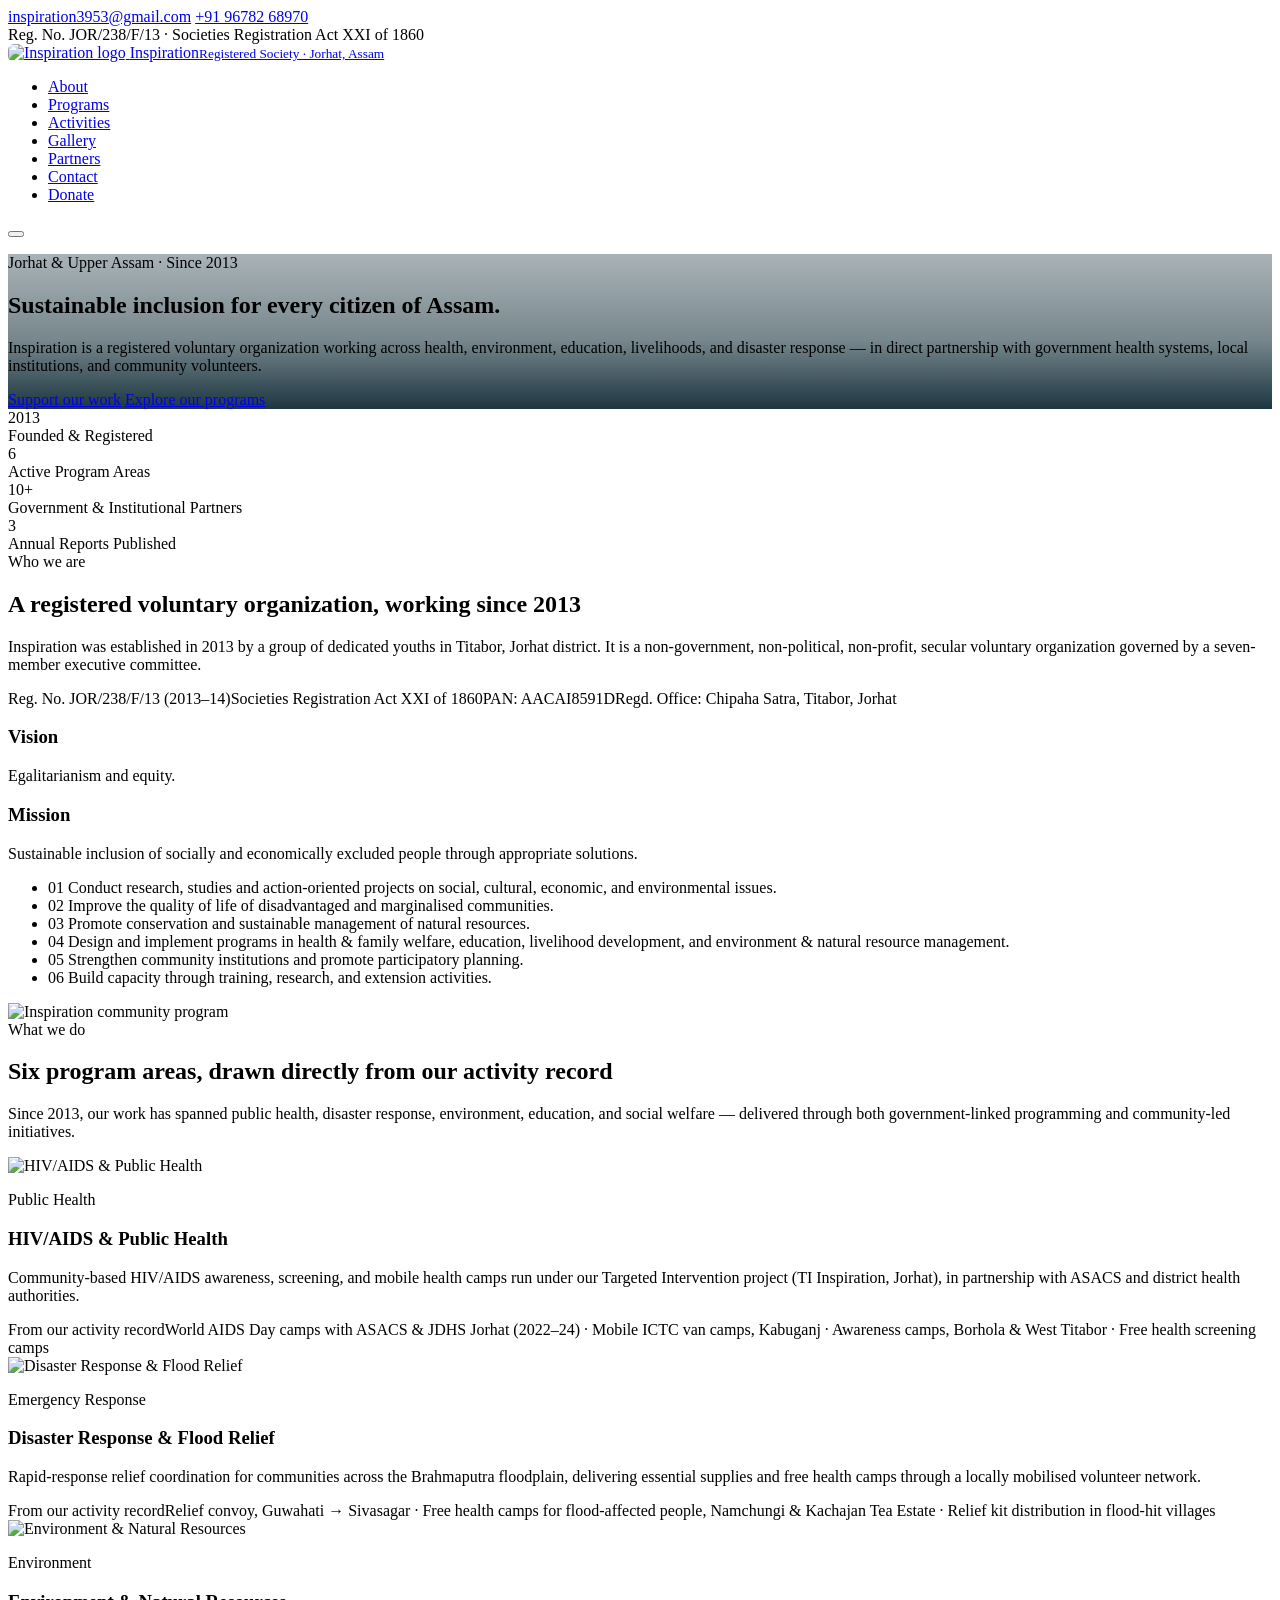
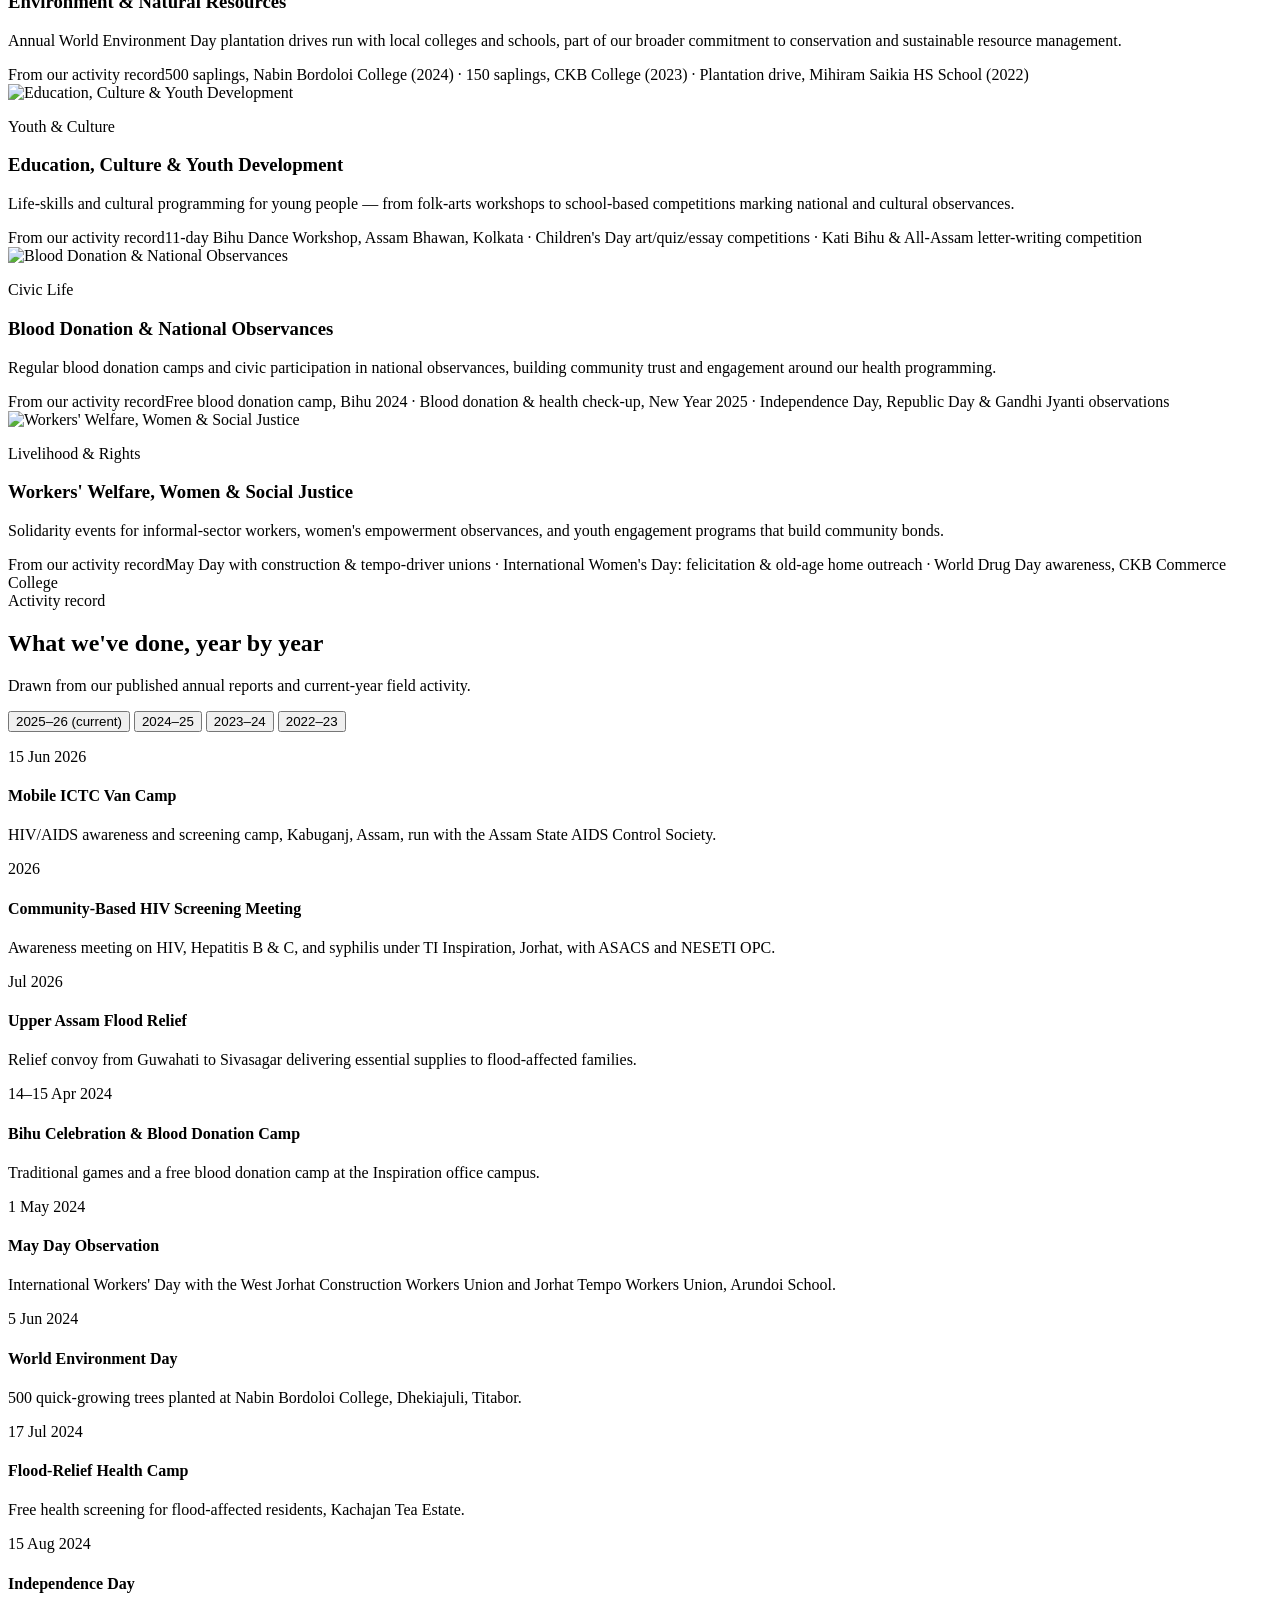
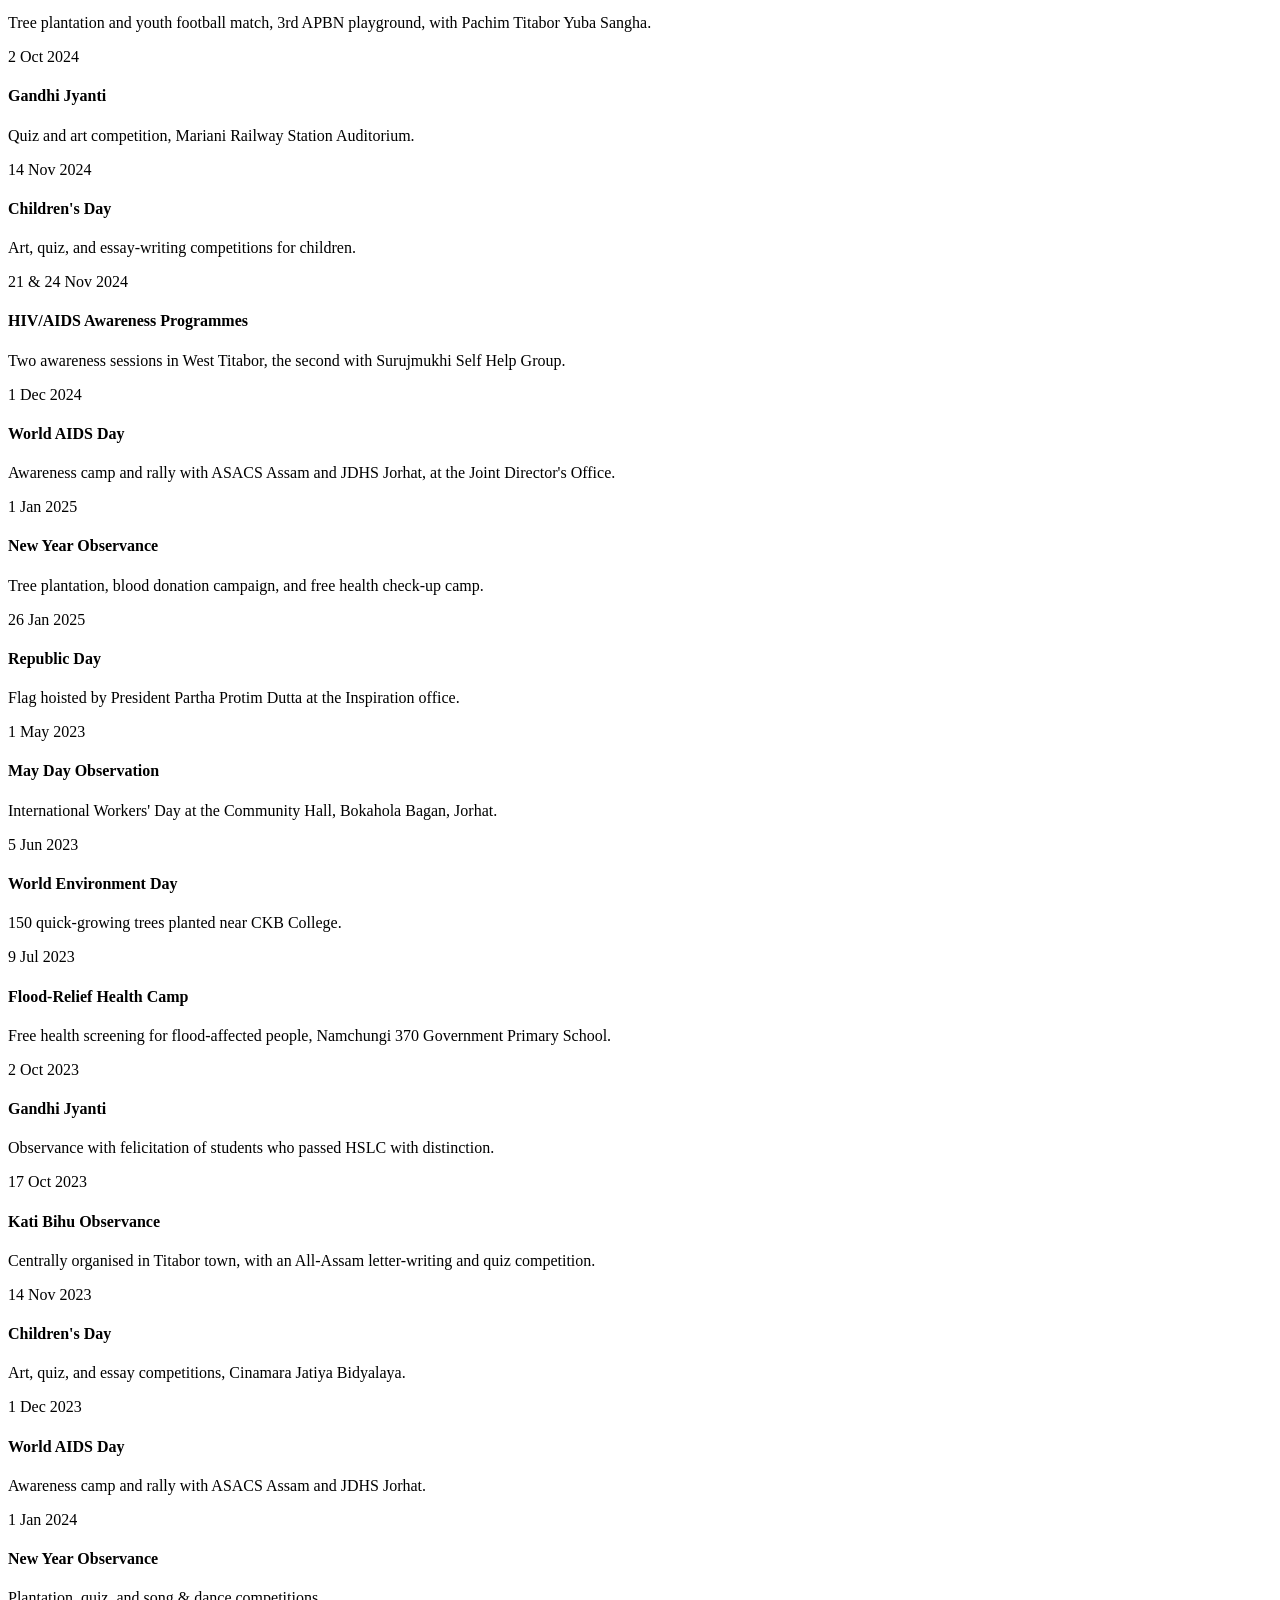
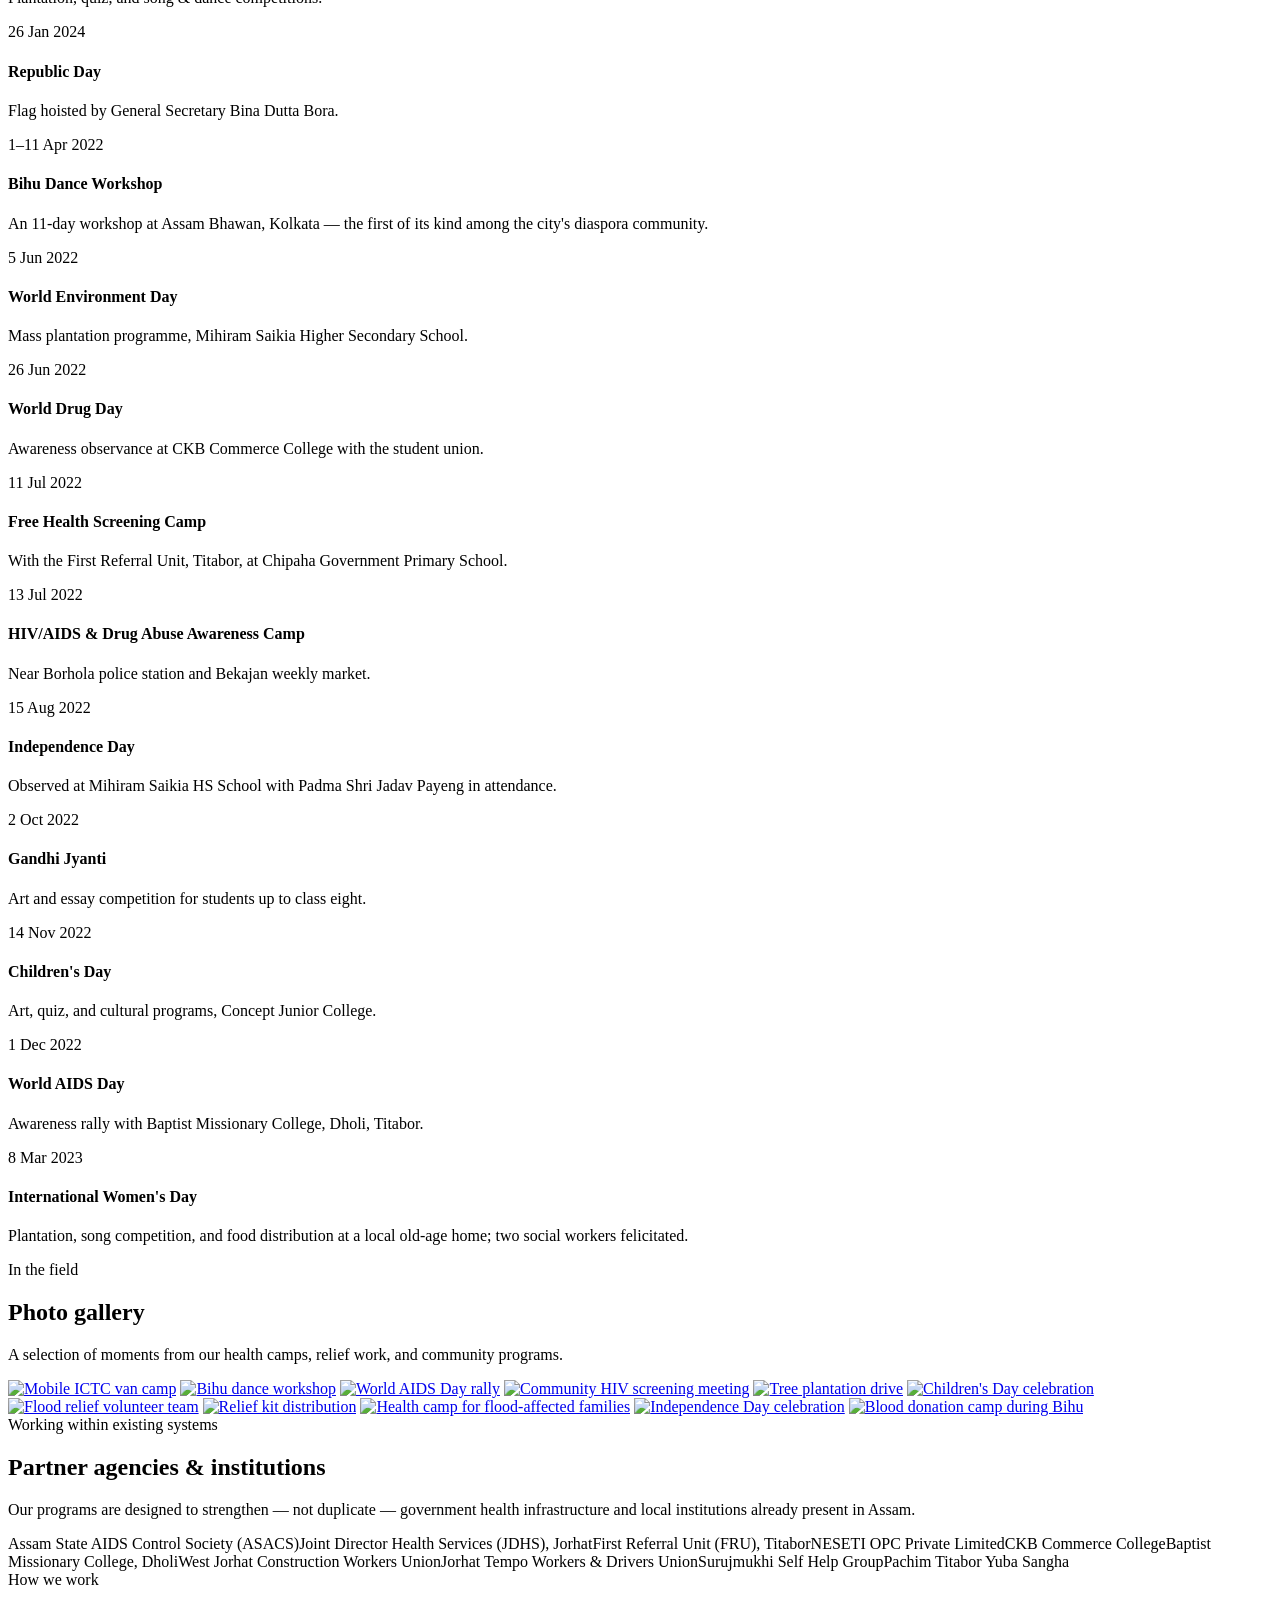
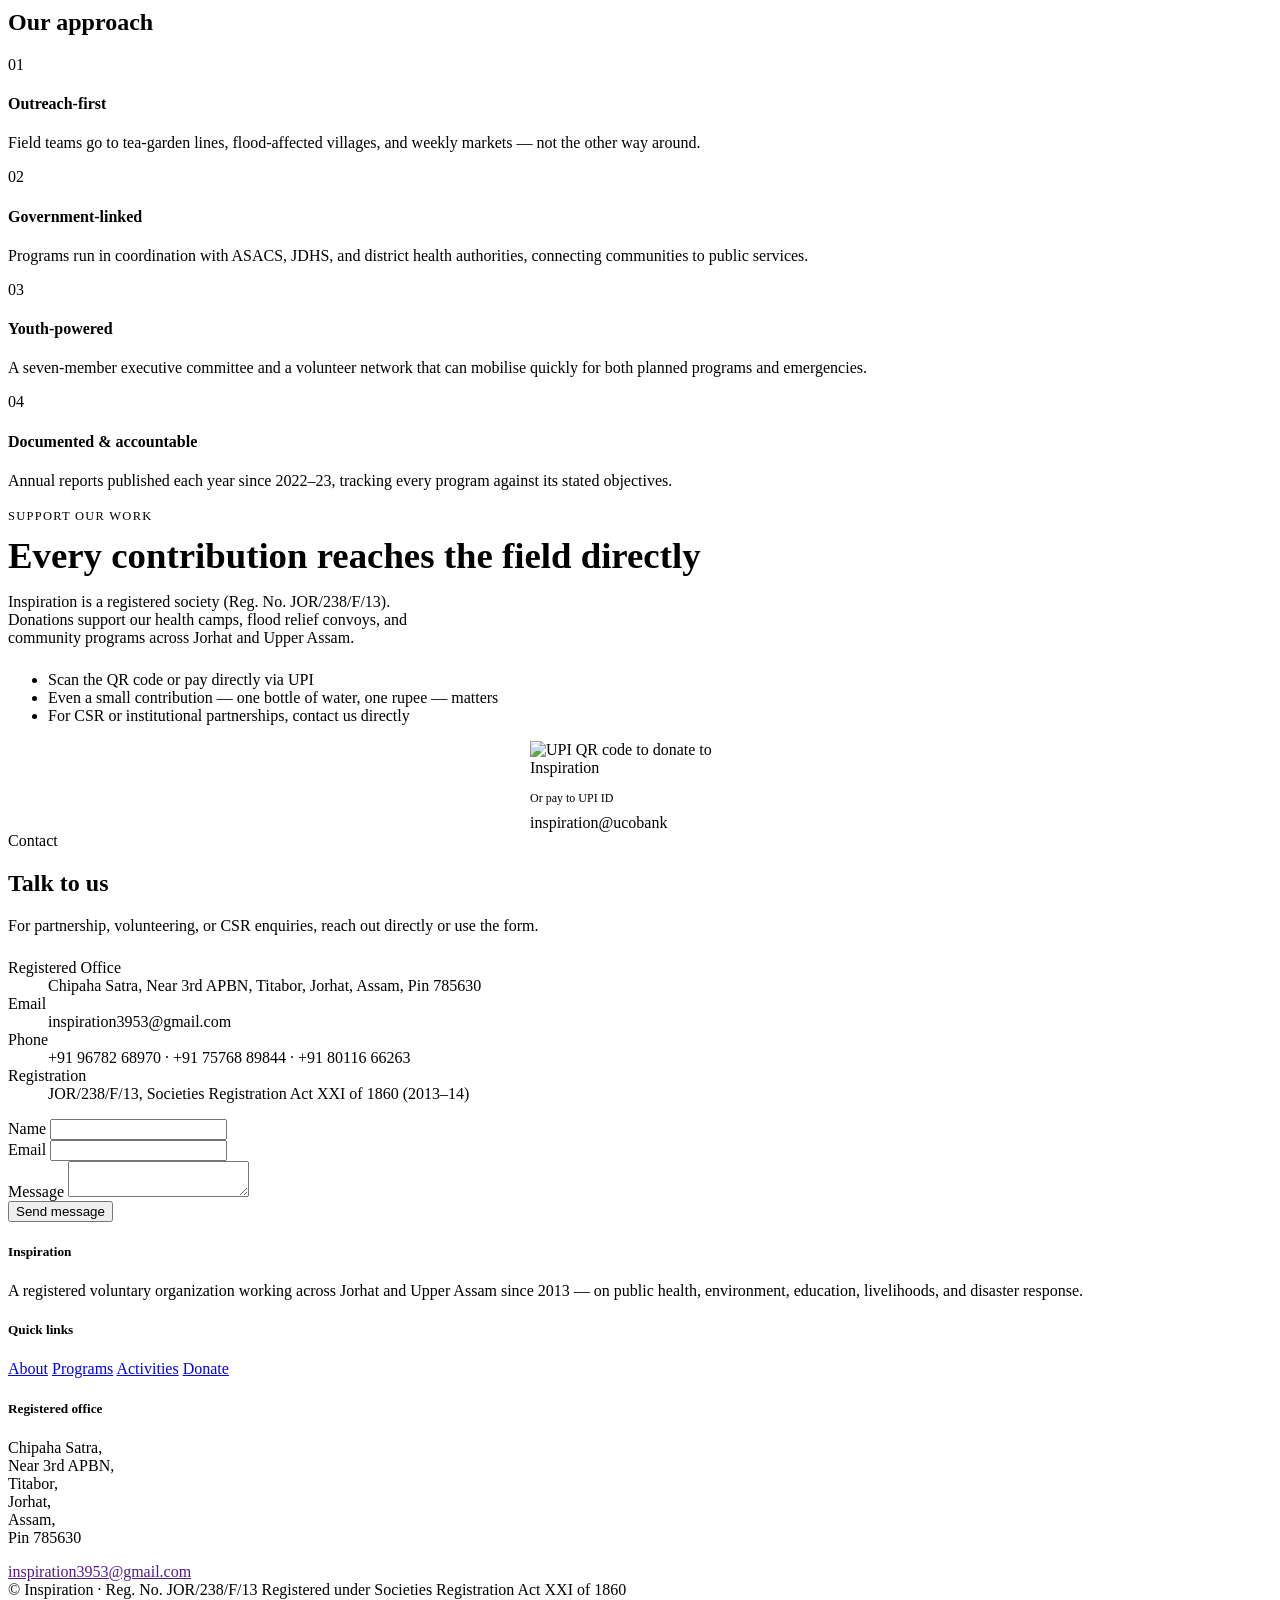
==== index.html @ 1dd93ff2 "Rename index (2).html to index.html" ====
<!DOCTYPE html>
<html lang="en">
<head>
<meta charset="UTF-8">
<meta name="viewport" content="width=device-width, initial-scale=1.0">
<title>Inspiration — Registered Society, Jorhat, Assam</title>
<meta name="description" content="Inspiration is a registered voluntary organization (Reg. No. JOR/238/F/13) working across Jorhat and Upper Assam on public health, environment, education, and disaster response since 2013.">
<link rel="preconnect" href="https://fonts.googleapis.com">
<link rel="preconnect" href="https://fonts.gstatic.com" crossorigin>
<link href="https://fonts.googleapis.com/css2?family=Sora:wght@600;700&family=Inter:wght@400;500;600&family=IBM+Plex+Mono:wght@400;500&display=swap" rel="stylesheet">
<link rel="stylesheet" href="styles.css">
</head>
<body>

<!-- UTILITY BAR -->
<div class="utility-bar">
  <div class="wrap">
    <div class="u-links" id="utilContact"></div>
    <div class="u-links"><span id="utilReg"></span></div>
  </div>
</div>

<!-- NAV -->
<header class="site-header">
  <nav class="nav">
    <a href="#top" class="brand">
      <img src="images/logo.jpg" alt="Inspiration logo" style="width:40px;height:40px;object-fit:contain;border-radius:6px;">
      <span class="brand-text">Inspiration<small>Registered Society &middot; Jorhat, Assam</small></span>
    </a>
    <ul class="nav-links" id="navLinks">
      <li><a href="#about">About</a></li>
      <li><a href="#programs">Programs</a></li>
      <li><a href="#activities">Activities</a></li>
      <li><a href="#gallery">Gallery</a></li>
      <li><a href="#partners">Partners</a></li>
      <li><a href="#contact">Contact</a></li>
      <li><a href="#donate" class="btn btn-primary">Donate</a></li>
    </ul>
    <button class="nav-toggle" id="navToggle" aria-label="Toggle menu" aria-expanded="false"></button>
  </nav>
</header>

<main id="top">

  <!-- HERO -->
  <section class="hero" id="heroSection" style="padding:0;">
    <div class="hero-inner wrap" id="heroContent">
      <p class="loading-note">Loading…</p>
    </div>
  </section>

  <!-- STAT STRIP -->
  <div class="stat-strip">
    <div class="wrap" id="statStrip"></div>
  </div>

  <!-- ABOUT -->
  <section id="about">
    <div class="wrap">
      <div class="section-head reveal">
        <span class="eyebrow">Who we are</span>
        <h2>A registered voluntary organization, working since 2013</h2>
        <p id="aboutIntro"></p>
        <div class="badge-row" id="aboutBadges"></div>
      </div>

      <div class="about-grid">
        <div class="reveal">
          <div class="mv-card">
            <h3>Vision</h3>
            <p id="visionText"></p>
          </div>
          <div class="mv-card">
            <h3>Mission</h3>
            <p id="missionText"></p>
          </div>
          <ul class="obj-list" id="objectivesList"></ul>
        </div>
        <div class="about-photo reveal">
          <img id="aboutPhoto" src="" alt="Inspiration community program">
        </div>
      </div>
    </div>
  </section>

  <div class="rule"></div>

  <!-- PROGRAMS -->
  <section id="programs" class="bg-deep">
    <div class="wrap">
      <div class="section-head reveal">
        <span class="eyebrow">What we do</span>
        <h2>Six program areas, drawn directly from our activity record</h2>
        <p>Since 2013, our work has spanned public health, disaster response,
          environment, education, and social welfare — delivered through both
          government-linked programming and community-led initiatives.</p>
      </div>
      <div class="program-grid reveal" id="programGrid"></div>
    </div>
  </section>

  <div class="rule"></div>

  <!-- ACTIVITIES / TIMELINE -->
  <section id="activities">
    <div class="wrap">
      <div class="section-head reveal">
        <span class="eyebrow">Activity record</span>
        <h2>What we've done, year by year</h2>
        <p>Drawn from our published annual reports and current-year field activity.</p>
      </div>
      <div class="tab-row reveal" id="tabRow" role="tablist"></div>
      <div id="timelinePanels"></div>
    </div>
  </section>

  <div class="rule"></div>

  <!-- GALLERY -->
  <section id="gallery" class="bg-deep">
    <div class="wrap">
      <div class="section-head reveal">
        <span class="eyebrow">In the field</span>
        <h2>Photo gallery</h2>
        <p>A selection of moments from our health camps, relief work, and community programs.</p>
      </div>
      <div class="gallery-grid reveal" id="galleryGrid"></div>
    </div>
  </section>

  <div class="rule"></div>

  <!-- PARTNERS -->
  <section id="partners">
    <div class="wrap">
      <div class="section-head reveal">
        <span class="eyebrow">Working within existing systems</span>
        <h2>Partner agencies &amp; institutions</h2>
        <p>Our programs are designed to strengthen — not duplicate — government
          health infrastructure and local institutions already present in Assam.</p>
      </div>
      <div class="partner-strip reveal" id="partnerStrip"></div>
    </div>
  </section>

  <!-- APPROACH -->
  <section class="bg-navy">
    <div class="wrap">
      <div class="section-head reveal">
        <span class="eyebrow">How we work</span>
        <h2>Our approach</h2>
      </div>
      <div class="approach-grid reveal" id="approachGrid"></div>
    </div>
  </section>

  <!-- DONATE -->
  <section id="donate" class="bg-deep">
    <div class="wrap donate-grid">
      <div class="reveal">
        <span class="eyebrow" style="font-family:var(--mono);font-size:12.5px;text-transform:uppercase;letter-spacing:.1em;color:var(--coral);">Support our work</span>
        <h2 style="font-family:var(--display);font-weight:700;font-size:clamp(1.6rem,3vw,2.3rem);color:var(--navy);margin:10px 0 16px;">Every contribution reaches the field directly</h2>
        <p id="donateNote" style="color:var(--grey);font-size:16px;max-width:52ch;"></p>
        <ul class="donate-note-list" style="margin-top:24px;">
          <li style="color:var(--ink);">Scan the QR code or pay directly via UPI</li>
          <li style="color:var(--ink);">Even a small contribution — one bottle of water, one rupee — matters</li>
          <li style="color:var(--ink);">For CSR or institutional partnerships, contact us directly</li>
        </ul>
      </div>
      <div class="reveal" style="display:flex;justify-content:center;">
        <div class="qr-card">
          <img id="qrImage" src="" alt="UPI QR code to donate to Inspiration" style="max-width:220px;margin:0 auto 14px;">
          <p style="font-family:var(--mono);font-size:12px;color:var(--grey);margin:0 0 8px;">Or pay to UPI ID</p>
          <span class="upi-id" id="upiIdText"></span>
        </div>
      </div>
    </div>
  </section>

  <!-- CONTACT -->
  <section id="contact">
    <div class="wrap contact-grid">
      <div class="reveal">
        <div class="section-head" style="margin-bottom:24px;">
          <span class="eyebrow">Contact</span>
          <h2>Talk to us</h2>
          <p>For partnership, volunteering, or CSR enquiries, reach out directly or use the form.</p>
        </div>
        <dl class="contact-info" id="contactInfo"></dl>
      </div>
      <div class="reveal">
        <!-- This form currently does nothing on its own. Sign up free at
             https://formspree.io and replace the action URL below to make it
             actually deliver messages to your inbox. -->
        <form class="contact-form" action="https://formspree.io/f/REPLACE_ME" method="POST">
          <div>
            <label for="name">Name</label>
            <input type="text" id="name" name="name" required>
          </div>
          <div>
            <label for="email">Email</label>
            <input type="email" id="email" name="email" required>
          </div>
          <div>
            <label for="message">Message</label>
            <textarea id="message" name="message" required></textarea>
          </div>
          <button type="submit" class="btn btn-primary" style="align-self:flex-start;">Send message</button>
        </form>
      </div>
    </div>
  </section>

</main>

<footer class="site-footer">
  <div class="wrap">
    <div class="footer-grid">
      <div>
        <h5>Inspiration</h5>
        <p>A registered voluntary organization working across Jorhat and
          Upper Assam since 2013 — on public health, environment, education,
          livelihoods, and disaster response.</p>
      </div>
      <div>
        <h5>Quick links</h5>
        <a href="#about">About</a>
        <a href="#programs">Programs</a>
        <a href="#activities">Activities</a>
        <a href="#donate">Donate</a>
      </div>
      <div>
        <h5>Registered office</h5>
        <p id="footerAddress"></p>
        <a id="footerEmail" href=""></a>
      </div>
    </div>
    <div class="footer-bottom">
      <span>&copy; <span id="year"></span> Inspiration &middot; <span id="footerReg"></span></span>
      <span>Registered under Societies Registration Act XXI of 1860</span>
    </div>
  </div>
</footer>

<script src="content-loader.js"></script>
<script src="script.js"></script>
</body>
</html>
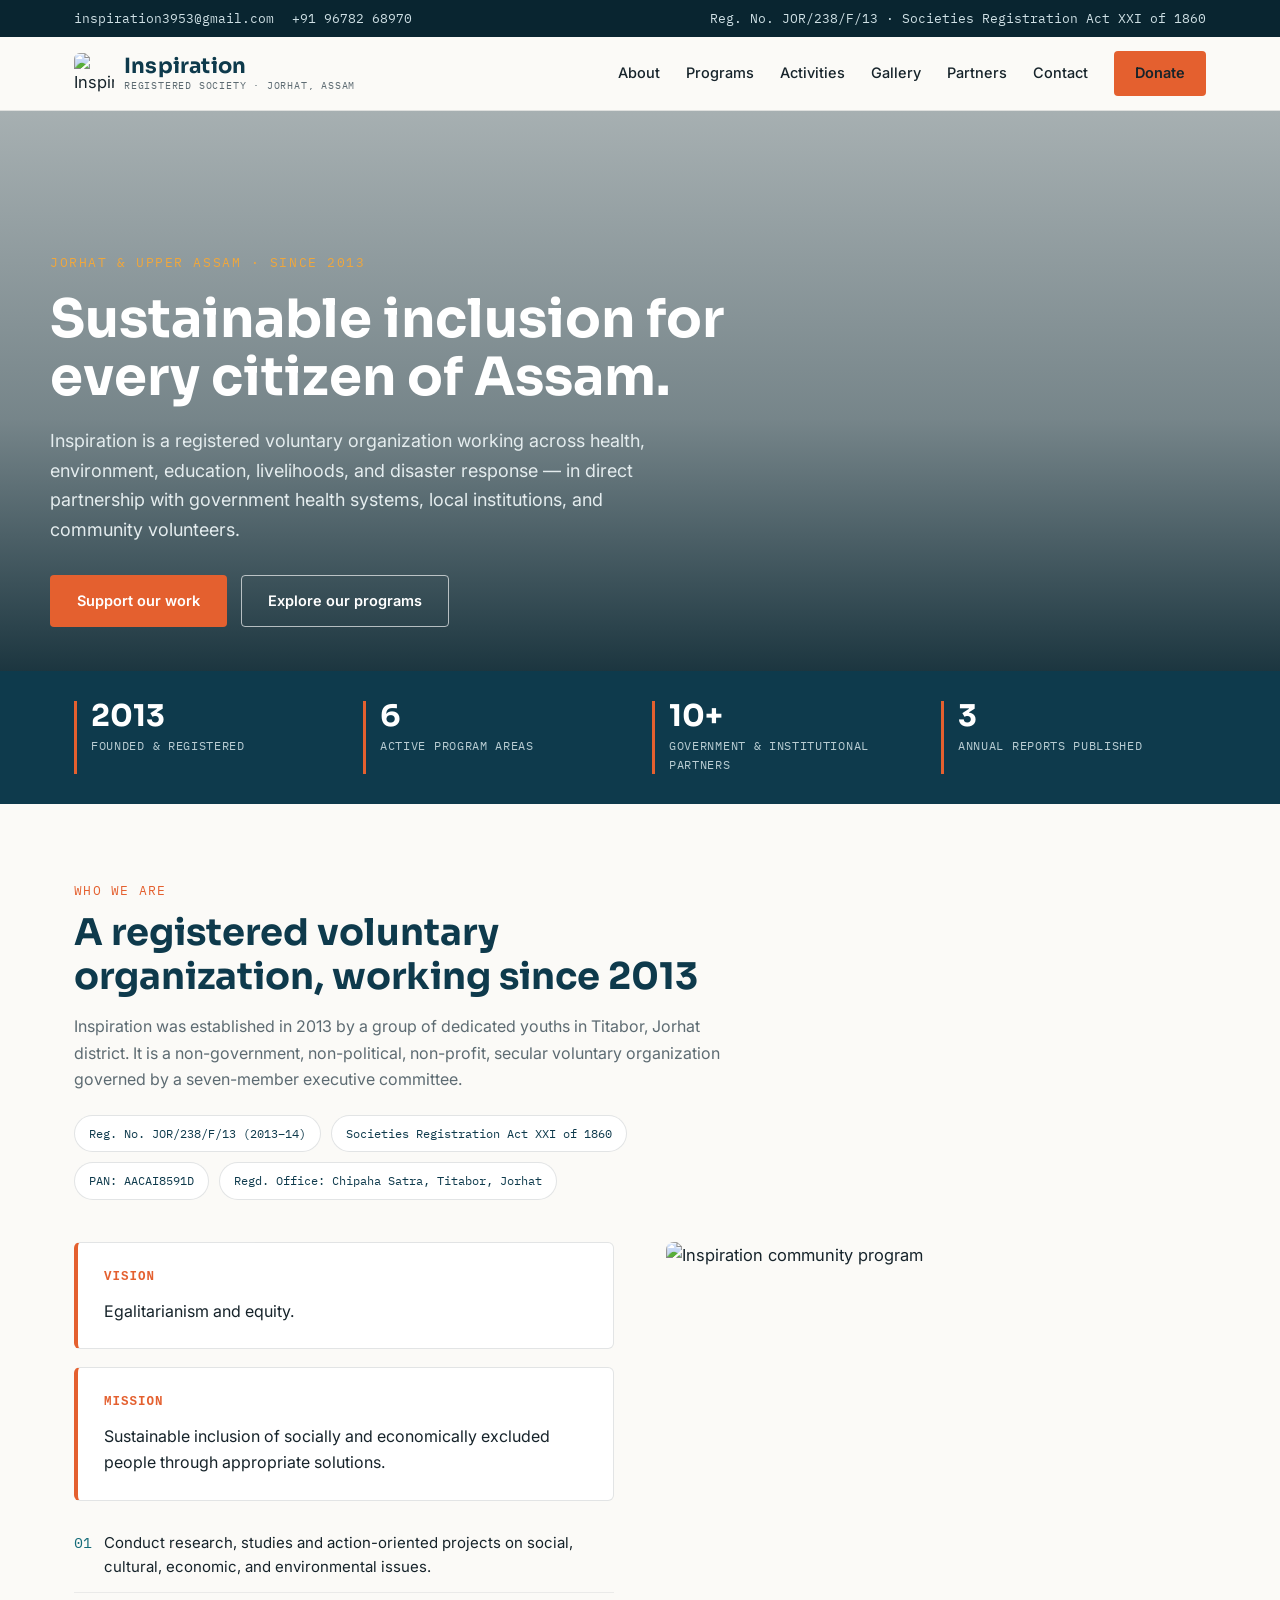
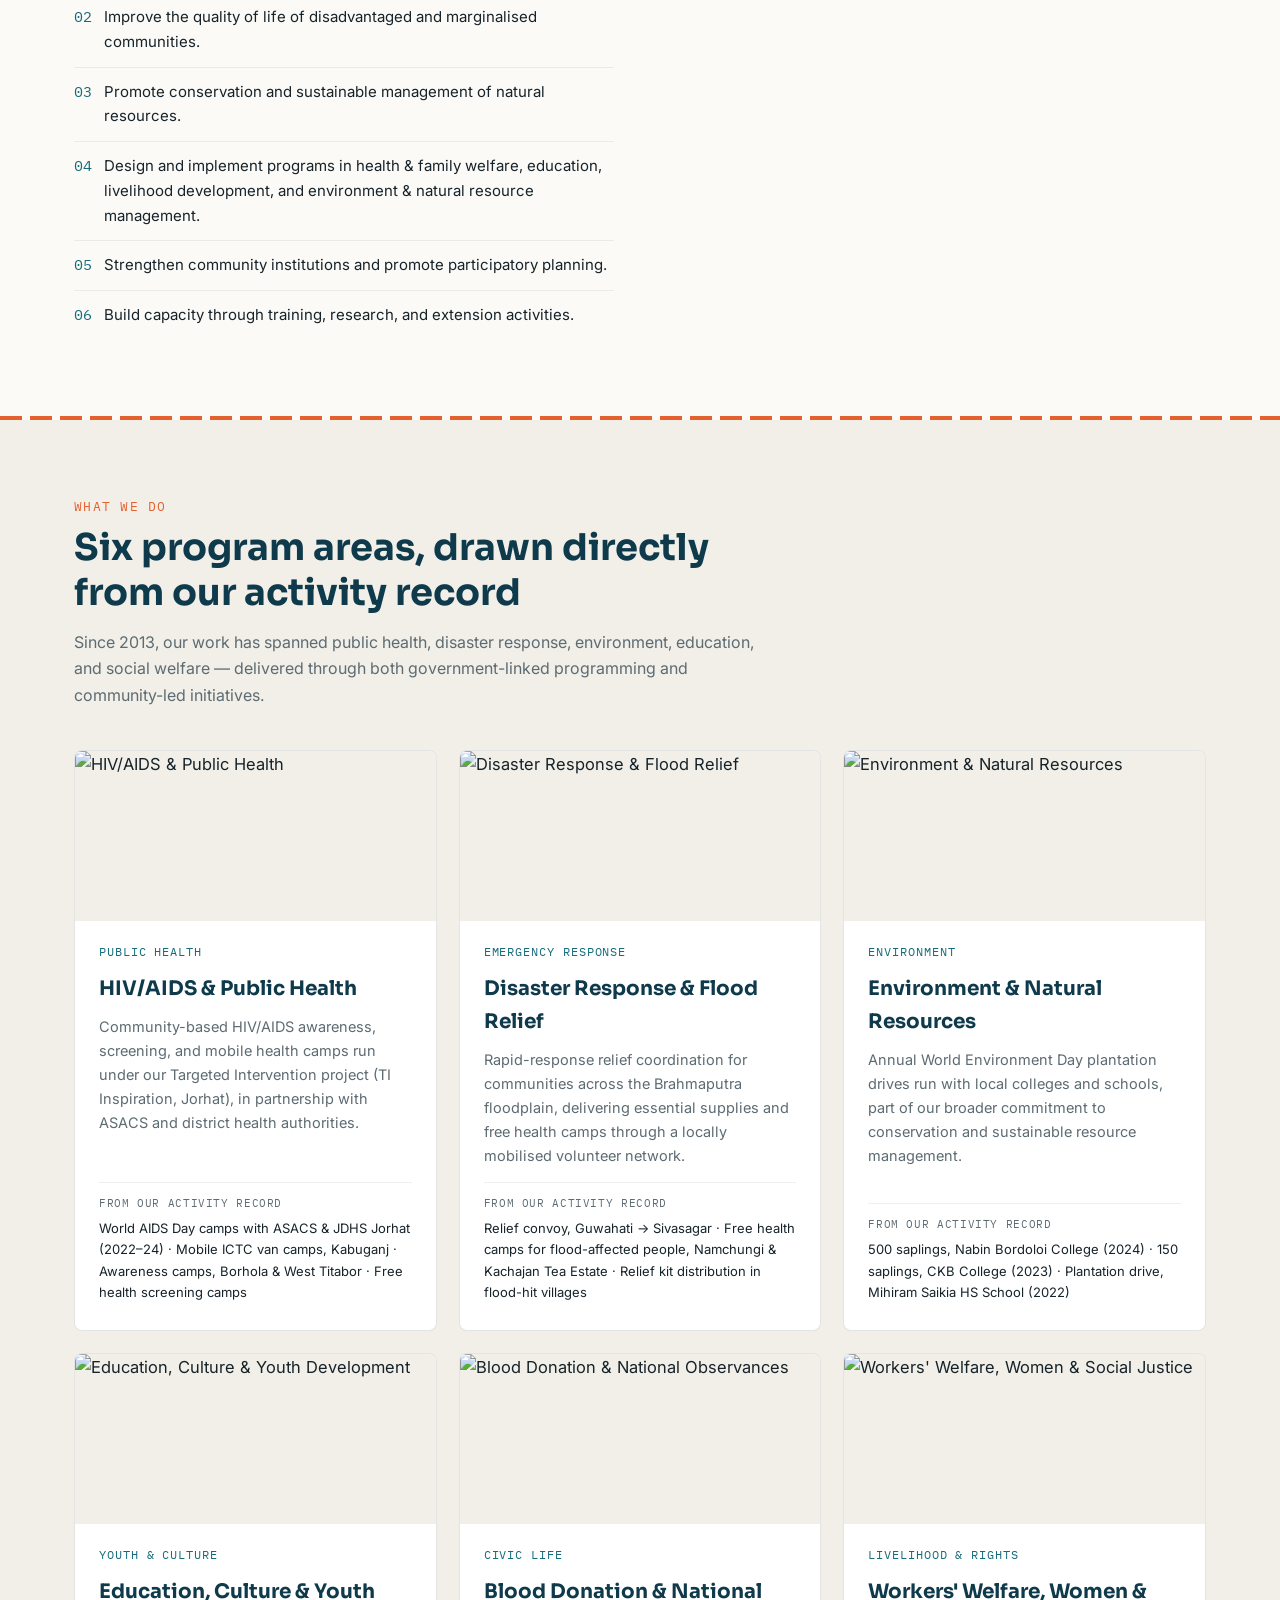
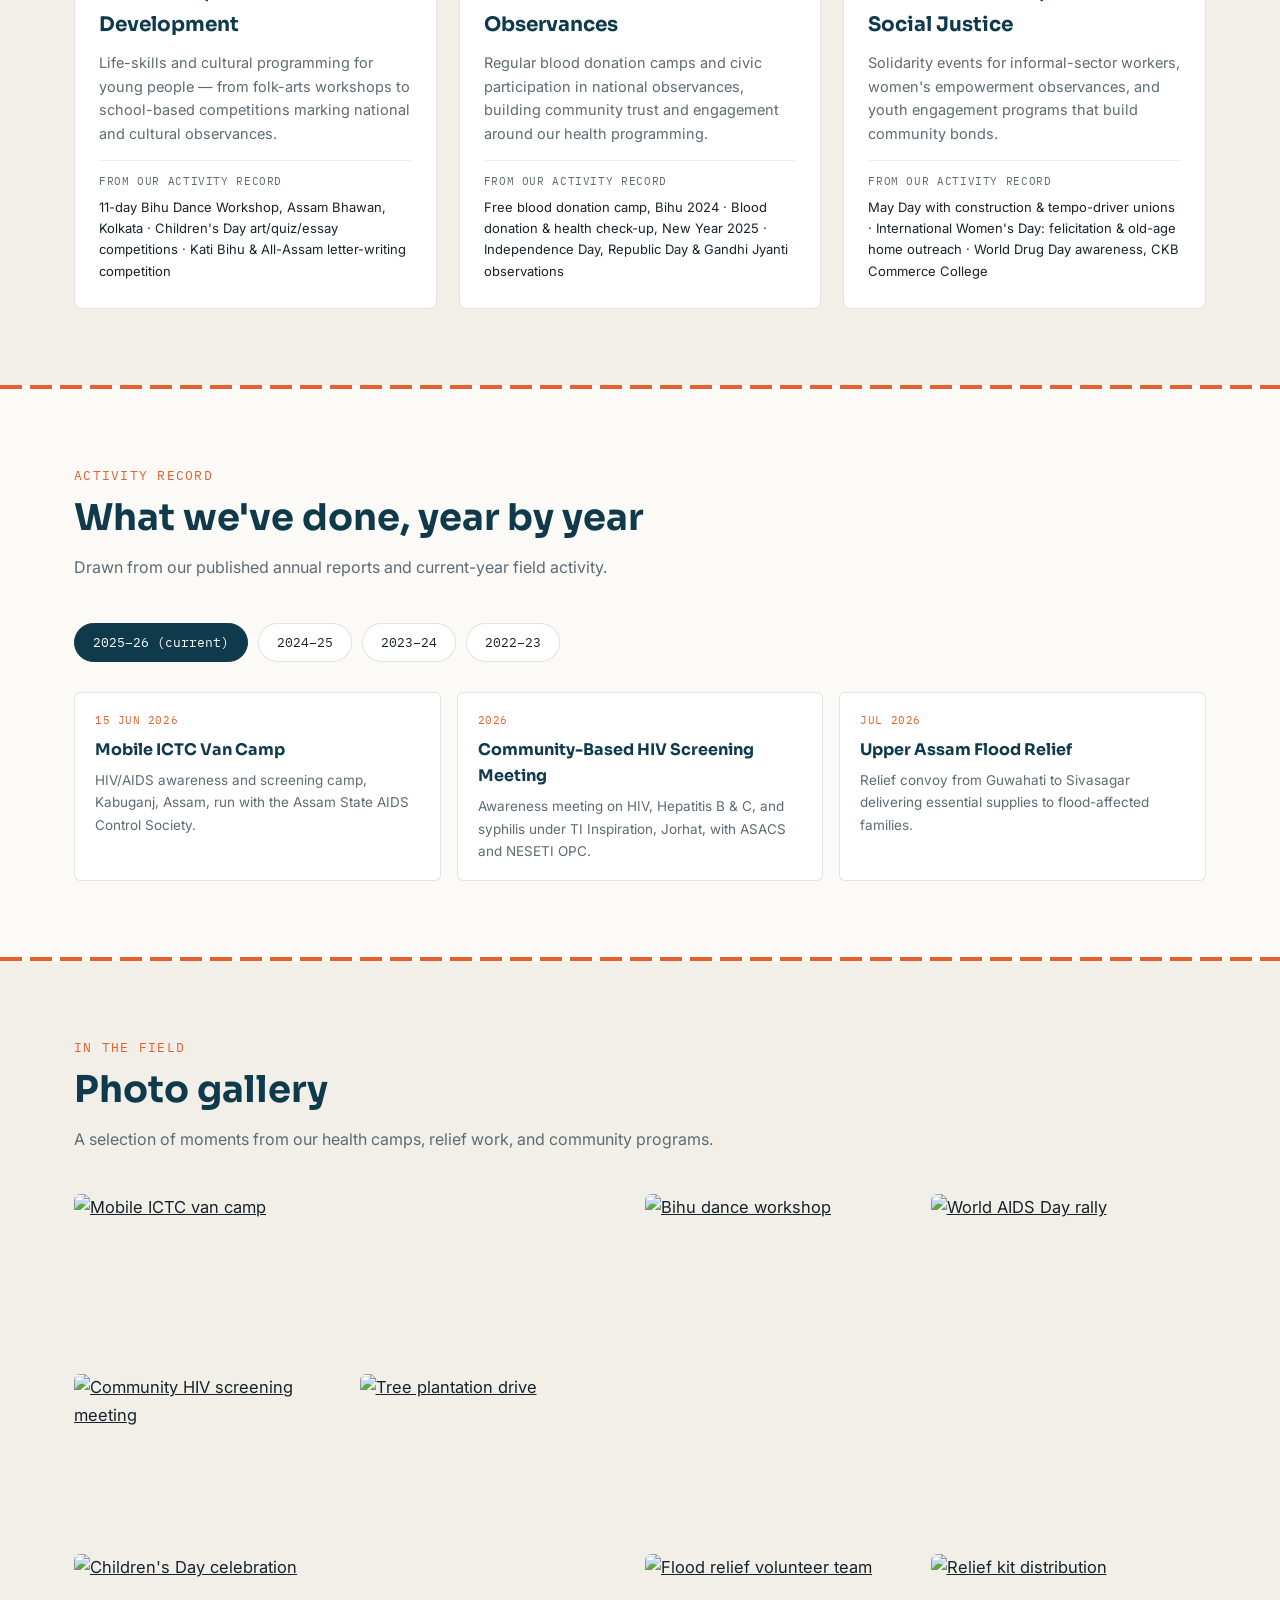
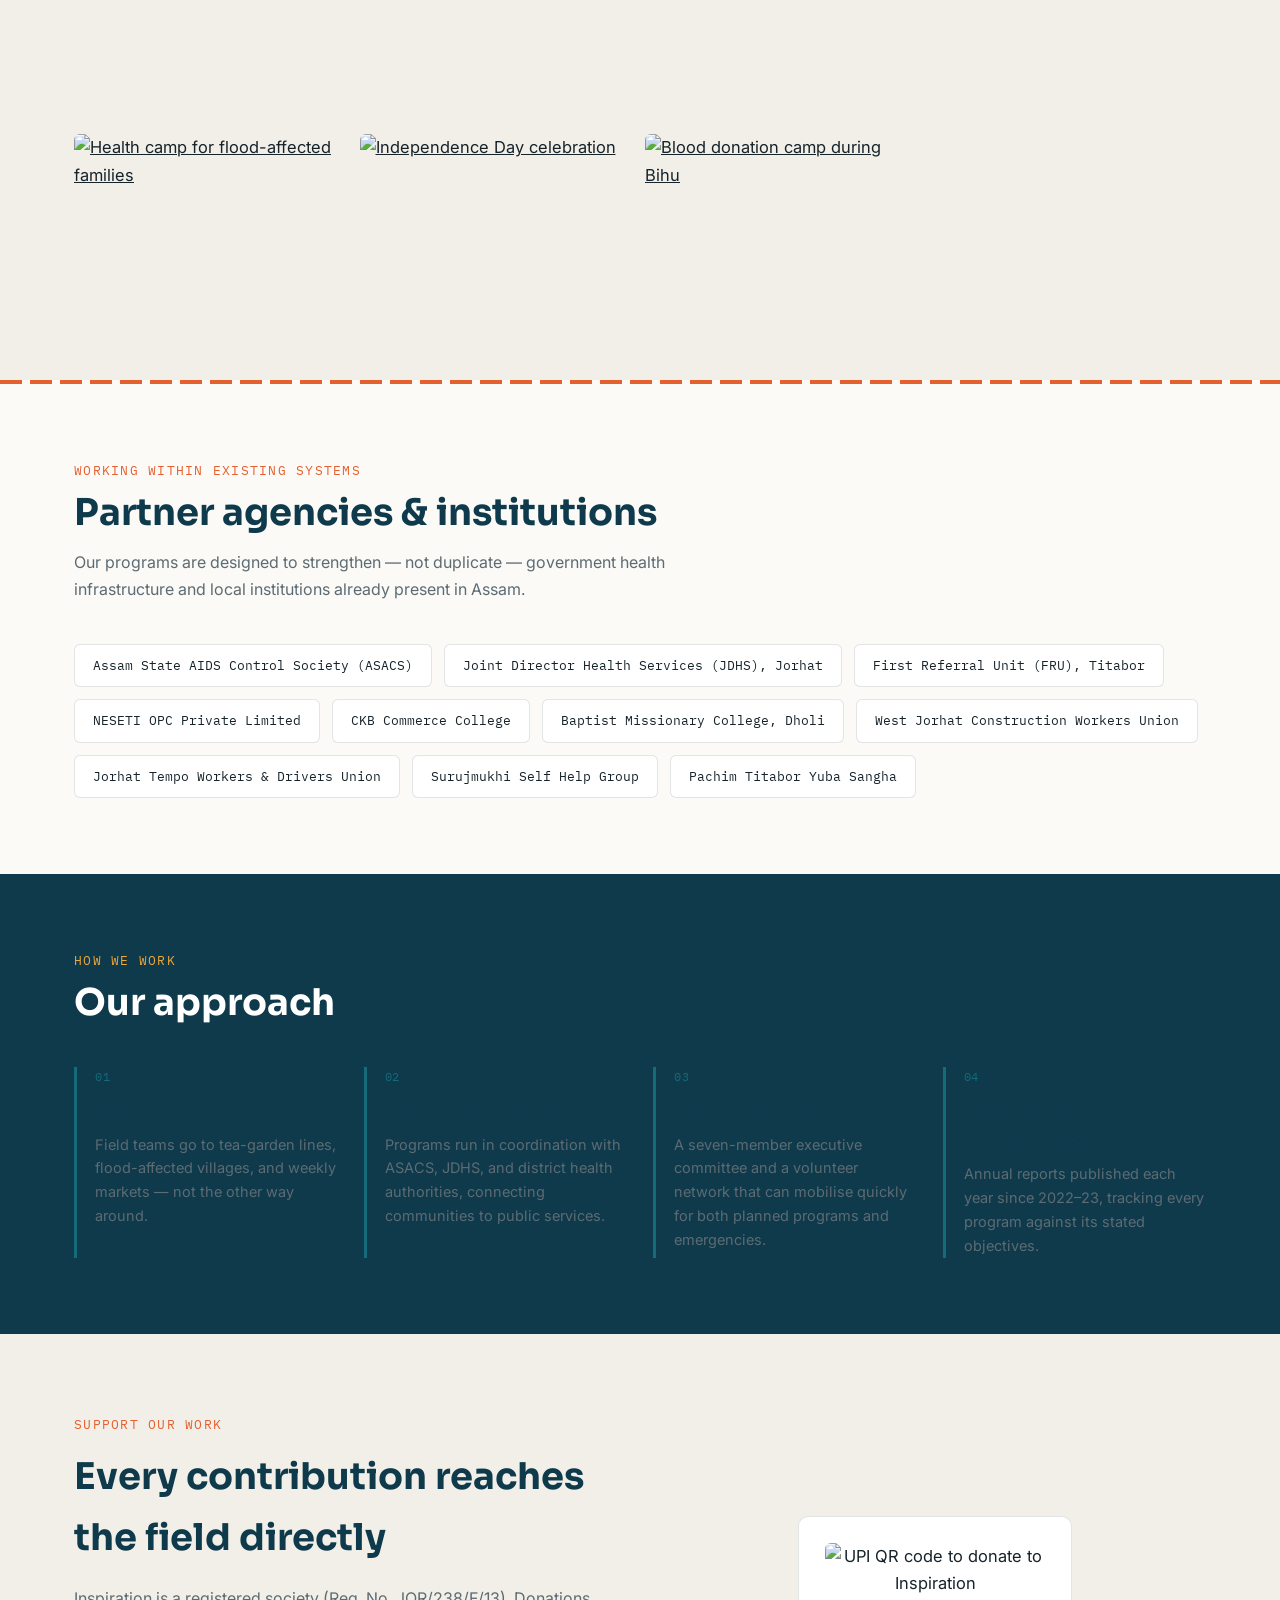
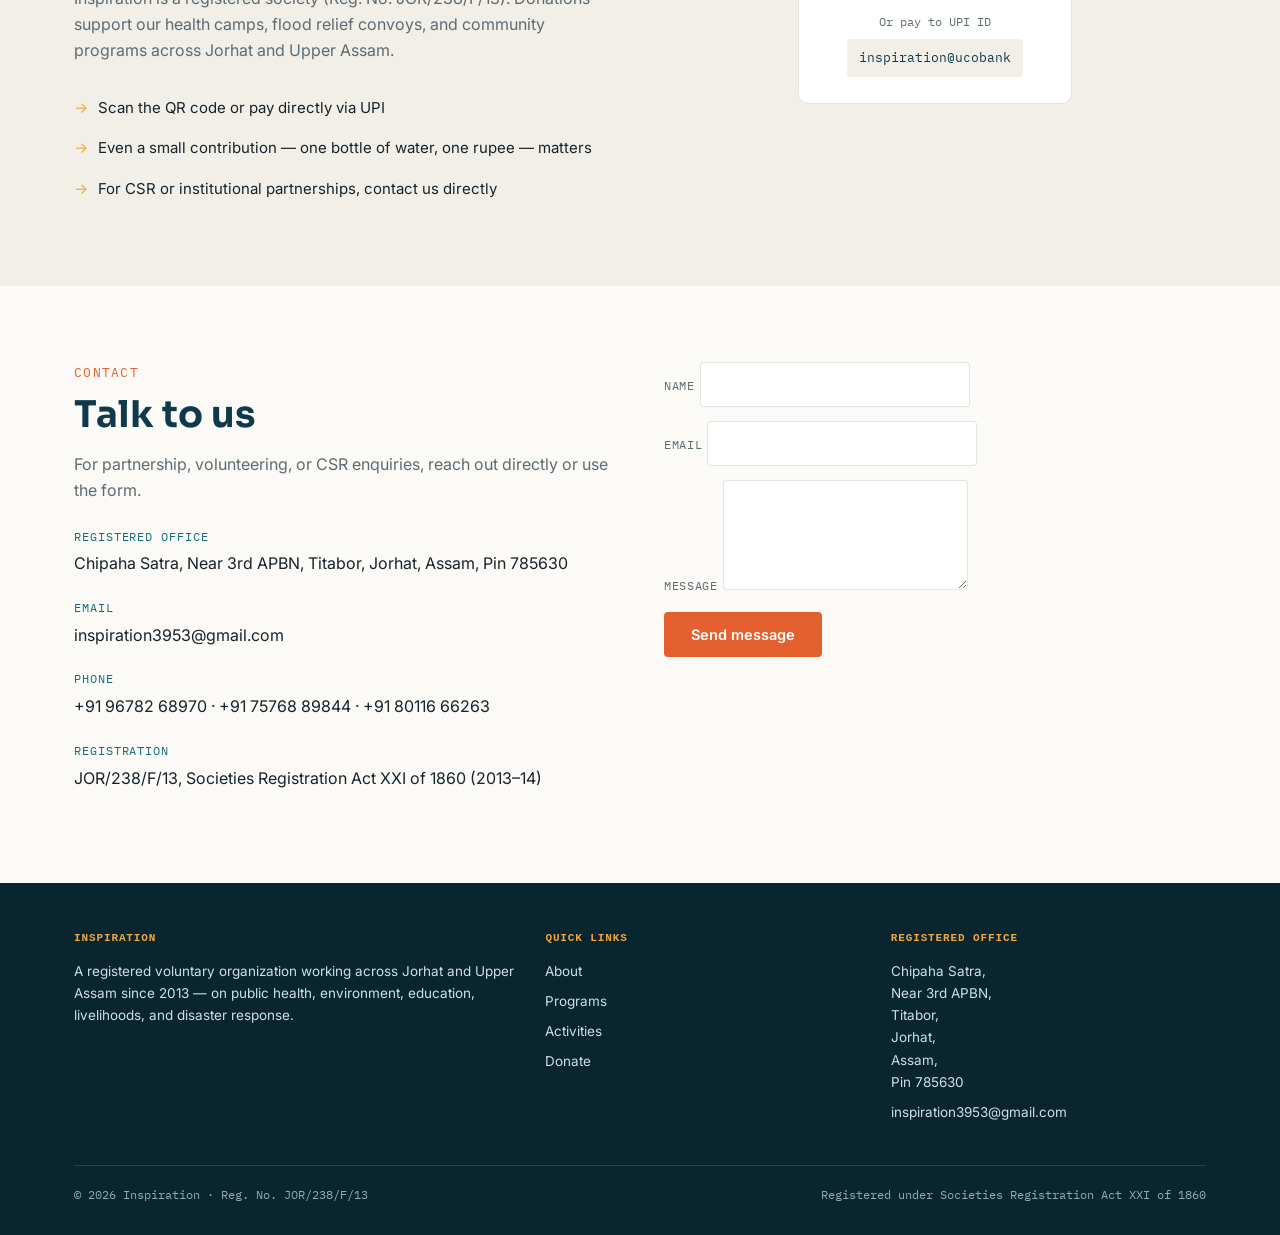
==== commit 270852cb: "Add files via upload" ====
--- a/index.html
+++ b/index.html
@@ -24,7 +24,7 @@
 <header class="site-header">
   <nav class="nav">
     <a href="#top" class="brand">
-      <img src="images/logo.jpg" alt="Inspiration logo" style="width:40px;height:40px;object-fit:contain;border-radius:6px;">
+      <img src="images/logo.jpg" alt="Inspiration logo" id="navLogo" style="width:40px;height:40px;object-fit:contain;border-radius:6px;">
       <span class="brand-text">Inspiration<small>Registered Society &middot; Jorhat, Assam</small></span>
     </a>
     <ul class="nav-links" id="navLinks">
--- a/styles.css
+++ b/styles.css
@@ -0,0 +1,448 @@
+/* ============================================
+   INSPIRATION — Design tokens (v2)
+   International-NGO-style: photography-led,
+   confident type, credible/official tone.
+   Assam identity kept as a restrained accent
+   (gamosa-red rule), not the whole palette.
+   ============================================ */
+
+:root {
+  --navy: #0e3a4c;
+  --navy-deep: #092530;
+  --teal: #146b79;
+  --coral: #e4602f;
+  --coral-deep: #c14d22;
+  --gold: #f0a73c;
+  --paper: #fbfaf7;
+  --paper-deep: #f1efe8;
+  --ink: #16232a;
+  --grey: #5d6b72;
+  --line: rgba(22, 35, 42, 0.12);
+  --line-soft: rgba(22, 35, 42, 0.07);
+
+  --display: "Sora", "Segoe UI", sans-serif;
+  --body: "Inter", -apple-system, sans-serif;
+  --mono: "IBM Plex Mono", "Courier New", monospace;
+
+  --max: 1180px;
+}
+
+* { box-sizing: border-box; }
+html { scroll-behavior: smooth; }
+@media (prefers-reduced-motion: reduce) {
+  html { scroll-behavior: auto; }
+  * { animation-duration: 0.01ms !important; transition-duration: 0.01ms !important; }
+}
+
+body {
+  margin: 0;
+  background: var(--paper);
+  color: var(--ink);
+  font-family: var(--body);
+  font-size: 16.5px;
+  line-height: 1.65;
+  -webkit-font-smoothing: antialiased;
+}
+
+img { max-width: 100%; display: block; }
+a { color: inherit; }
+.wrap { max-width: var(--max); margin: 0 auto; padding: 0 24px; }
+
+/* ---------- utility bar ---------- */
+.utility-bar {
+  background: var(--navy-deep);
+  color: #cfe0e5;
+  font-family: var(--mono);
+  font-size: 12.5px;
+}
+.utility-bar .wrap {
+  display: flex;
+  justify-content: space-between;
+  flex-wrap: wrap;
+  gap: 8px;
+  padding-top: 8px;
+  padding-bottom: 8px;
+}
+.utility-bar a { text-decoration: none; color: #cfe0e5; }
+.utility-bar a:hover { color: #fff; }
+.utility-bar .u-links { display: flex; gap: 18px; flex-wrap: wrap; }
+
+/* ---------- nav ---------- */
+header.site-header {
+  position: sticky;
+  top: 0;
+  z-index: 50;
+  background: var(--paper);
+  border-bottom: 1px solid var(--line);
+}
+
+.nav {
+  display: flex;
+  align-items: center;
+  justify-content: space-between;
+  padding: 14px 24px;
+  max-width: var(--max);
+  margin: 0 auto;
+}
+
+.brand { display: flex; align-items: center; gap: 10px; text-decoration: none; }
+.brand svg { width: 38px; height: 38px; flex-shrink: 0; }
+.brand-text {
+  font-family: var(--display);
+  font-weight: 700;
+  font-size: 21px;
+  letter-spacing: 0.01em;
+  color: var(--navy);
+  line-height: 1.1;
+}
+.brand-text small {
+  display: block;
+  font-family: var(--mono);
+  font-size: 10px;
+  font-weight: 400;
+  letter-spacing: 0.08em;
+  color: var(--grey);
+  text-transform: uppercase;
+  margin-top: 2px;
+}
+
+.nav-links {
+  display: flex;
+  align-items: center;
+  gap: 26px;
+  list-style: none;
+  margin: 0;
+  padding: 0;
+  font-size: 14.5px;
+  font-weight: 500;
+}
+.nav-links a {
+  text-decoration: none;
+  color: var(--ink);
+  border-bottom: 2px solid transparent;
+  padding-bottom: 3px;
+  transition: border-color 0.15s ease, color 0.15s ease;
+}
+.nav-links a:hover, .nav-links a:focus-visible { color: var(--coral); border-color: var(--coral); }
+.nav-links .btn { padding: 9px 20px; }
+
+.nav-toggle {
+  display: none;
+  background: none;
+  border: 1px solid var(--ink);
+  border-radius: 4px;
+  width: 40px;
+  height: 36px;
+  cursor: pointer;
+}
+.nav-toggle span, .nav-toggle::before, .nav-toggle::after {
+  content: "";
+  display: block;
+  width: 20px;
+  height: 2px;
+  background: var(--ink);
+  margin: 4px auto;
+}
+
+@media (max-width: 860px) {
+  .nav-links {
+    position: absolute;
+    top: 100%;
+    left: 0;
+    right: 0;
+    background: var(--paper);
+    flex-direction: column;
+    align-items: stretch;
+    gap: 0;
+    border-bottom: 1px solid var(--line);
+    max-height: 0;
+    overflow: hidden;
+    transition: max-height 0.25s ease;
+  }
+  .nav-links.open { max-height: 420px; }
+  .nav-links li { border-top: 1px solid var(--line); }
+  .nav-links a { display: block; padding: 14px 24px; }
+  .nav-links .btn { margin: 12px 24px; display: inline-block; }
+  .nav-toggle { display: block; }
+  .utility-bar .wrap { flex-direction: column; }
+}
+
+/* ---------- gamosa rule (restrained Assam accent) ---------- */
+.rule {
+  height: 4px;
+  background: repeating-linear-gradient(90deg, var(--coral) 0 22px, transparent 22px 30px);
+}
+
+/* ---------- hero ---------- */
+.hero {
+  position: relative;
+  overflow: hidden;
+  min-height: 560px;
+  display: flex;
+  align-items: flex-end;
+  color: #fff;
+}
+.hero-bg-layer {
+  position: absolute;
+  inset: 0;
+  background-size: cover;
+  background-position: center 30%;
+  background-repeat: no-repeat;
+  opacity: 0;
+  transition: opacity 1.4s ease;
+}
+.hero-bg-layer.active { opacity: 1; }
+.hero-overlay {
+  position: absolute;
+  inset: 0;
+  background: linear-gradient(180deg, rgba(9,37,48,0.35) 0%, rgba(9,37,48,0.55) 55%, rgba(9,37,48,0.92) 100%);
+}
+.hero-inner { position: relative; z-index: 2; }
+.loading-note { font-family: var(--mono); font-size: 12px; color: var(--grey); padding: 40px 24px; text-align: center; }
+.hero-inner { padding: 72px 0 44px; width: 100%; }
+.hero .eyebrow {
+  font-family: var(--mono);
+  font-size: 13px;
+  text-transform: uppercase;
+  letter-spacing: 0.12em;
+  color: var(--gold);
+  margin: 0 0 16px;
+}
+.hero h1 {
+  font-family: var(--display);
+  font-weight: 700;
+  font-size: clamp(2.1rem, 4.6vw, 3.3rem);
+  line-height: 1.1;
+  margin: 0 0 20px;
+  max-width: 17ch;
+}
+.hero p.lede {
+  font-size: 18px;
+  max-width: 58ch;
+  color: #e4ecee;
+  margin: 0 0 30px;
+}
+.cta-row { display: flex; gap: 14px; flex-wrap: wrap; }
+
+.btn {
+  display: inline-block;
+  font-family: var(--body);
+  font-weight: 600;
+  font-size: 14.5px;
+  padding: 13px 26px;
+  border-radius: 4px;
+  text-decoration: none;
+  border: 1.5px solid transparent;
+  transition: transform 0.15s ease, background 0.15s ease, color .15s ease;
+}
+.btn-primary { background: var(--coral); color: #fff; }
+.btn-primary:hover { background: var(--coral-deep); transform: translateY(-1px); }
+.btn-ghost { border-color: rgba(255,255,255,0.65); color: #fff; }
+.btn-ghost:hover { background: rgba(255,255,255,0.12); }
+.btn-outline-dark { border-color: var(--navy); color: var(--navy); }
+.btn-outline-dark:hover { background: var(--navy); color: #fff; }
+
+/* ---------- stat strip ---------- */
+.stat-strip { background: var(--navy); color: #fff; }
+.stat-strip .wrap {
+  display: grid;
+  grid-template-columns: repeat(4, 1fr);
+  gap: 24px;
+  padding: 30px 24px;
+}
+@media (max-width: 780px) { .stat-strip .wrap { grid-template-columns: repeat(2, 1fr); } }
+.stat { text-align: left; border-left: 3px solid var(--coral); padding-left: 14px; }
+.stat .n { font-family: var(--display); font-weight: 700; font-size: 30px; line-height: 1; }
+.stat .l { font-family: var(--mono); font-size: 11.5px; text-transform: uppercase; letter-spacing: 0.06em; color: #b9cdd3; margin-top: 6px; }
+
+/* ---------- section scaffolding ---------- */
+section { padding: 76px 0; }
+.bg-deep { background: var(--paper-deep); }
+.bg-navy { background: var(--navy); color: #fff; }
+
+.section-head { margin-bottom: 42px; max-width: 68ch; }
+.section-head .eyebrow {
+  font-family: var(--mono);
+  font-size: 12.5px;
+  text-transform: uppercase;
+  letter-spacing: 0.1em;
+  color: var(--coral);
+  margin: 0 0 10px;
+  display: block;
+}
+.bg-navy .section-head .eyebrow { color: var(--gold); }
+.section-head h2 {
+  font-family: var(--display);
+  font-weight: 700;
+  font-size: clamp(1.6rem, 3vw, 2.3rem);
+  margin: 0 0 14px;
+  line-height: 1.2;
+  color: var(--navy);
+}
+.bg-navy .section-head h2 { color: #fff; }
+.section-head p { color: var(--grey); margin: 0; font-size: 16px; }
+.bg-navy .section-head p { color: #cfe0e5; }
+
+/* ---------- credibility badges ---------- */
+.badge-row { display: flex; flex-wrap: wrap; gap: 10px; margin: 22px 0 0; }
+.badge {
+  font-family: var(--mono);
+  font-size: 12px;
+  border: 1px solid var(--line);
+  background: #fff;
+  padding: 8px 14px;
+  border-radius: 999px;
+  color: var(--navy);
+}
+
+/* ---------- about ---------- */
+.about-grid { display: grid; grid-template-columns: 1fr 1fr; gap: 52px; align-items: start; }
+@media (max-width: 860px) { .about-grid { grid-template-columns: 1fr; } }
+
+.mv-card {
+  background: #fff;
+  border: 1px solid var(--line);
+  border-left: 4px solid var(--coral);
+  border-radius: 6px;
+  padding: 24px 26px;
+  margin-bottom: 18px;
+}
+.mv-card h3 {
+  font-family: var(--mono);
+  font-size: 12.5px;
+  text-transform: uppercase;
+  letter-spacing: 0.08em;
+  color: var(--coral);
+  margin: 0 0 10px;
+}
+.mv-card p { margin: 0; font-size: 16px; color: var(--ink); }
+
+.obj-list { margin: 0; padding: 0; list-style: none; }
+.obj-list li {
+  padding: 12px 0;
+  border-top: 1px solid var(--line-soft);
+  font-size: 15px;
+  color: var(--ink);
+  display: flex;
+  gap: 12px;
+}
+.obj-list li:first-child { border-top: none; }
+.obj-list li .idx { font-family: var(--mono); color: var(--teal); flex-shrink: 0; }
+
+.about-photo { border-radius: 8px; overflow: hidden; }
+.about-photo img { width: 100%; height: 100%; object-fit: cover; }
+
+/* ---------- program cards ---------- */
+.program-grid { display: grid; grid-template-columns: repeat(auto-fit, minmax(300px, 1fr)); gap: 22px; }
+.program-card { background: #fff; border: 1px solid var(--line); border-radius: 8px; overflow: hidden; display: flex; flex-direction: column; }
+.program-card .thumb { height: 170px; overflow: hidden; background: var(--paper-deep); }
+.program-card .thumb img { width: 100%; height: 100%; object-fit: cover; }
+.program-body { padding: 22px 24px 26px; flex: 1; display: flex; flex-direction: column; }
+.program-card .tag { font-family: var(--mono); font-size: 11.5px; text-transform: uppercase; letter-spacing: 0.08em; color: var(--teal); margin: 0 0 10px; }
+.program-card h3 { font-family: var(--display); font-weight: 700; font-size: 20px; margin: 0 0 10px; color: var(--navy); }
+.program-card p { color: var(--grey); font-size: 14.5px; margin: 0 0 14px; }
+.program-card .examples { margin-top: auto; padding-top: 12px; border-top: 1px solid var(--line-soft); font-size: 13px; color: var(--ink); }
+.program-card .examples span { display: block; font-family: var(--mono); font-size: 10.5px; text-transform: uppercase; letter-spacing: .06em; color: var(--grey); margin-bottom: 6px; }
+
+/* ---------- activity timeline (tabs) ---------- */
+.tab-row { display: flex; gap: 10px; margin-bottom: 30px; flex-wrap: wrap; }
+.tab-btn {
+  font-family: var(--mono);
+  font-size: 13px;
+  padding: 10px 18px;
+  border-radius: 999px;
+  border: 1.5px solid var(--line);
+  background: #fff;
+  color: var(--ink);
+  cursor: pointer;
+  transition: all .15s ease;
+}
+.tab-btn.active, .tab-btn:hover { background: var(--navy); color: #fff; border-color: var(--navy); }
+
+.timeline-panel { display: none; }
+.timeline-panel.active { display: block; }
+
+.activity-list { display: grid; grid-template-columns: repeat(auto-fit, minmax(280px,1fr)); gap: 16px; }
+.activity-item { background: #fff; border: 1px solid var(--line); border-radius: 6px; padding: 18px 20px; }
+.activity-item .date { font-family: var(--mono); font-size: 11px; text-transform: uppercase; letter-spacing: .05em; color: var(--coral); margin: 0 0 8px; }
+.activity-item h4 { font-family: var(--display); font-size: 16px; margin: 0 0 6px; color: var(--navy); }
+.activity-item p { font-size: 13.5px; color: var(--grey); margin: 0; }
+
+/* ---------- gallery ---------- */
+.gallery-grid { display: grid; grid-template-columns: repeat(4, 1fr); grid-auto-rows: 170px; gap: 10px; }
+.gallery-grid a { display: block; height: 100%; overflow: hidden; border-radius: 6px; }
+.gallery-grid img { width: 100%; height: 100%; object-fit: cover; transition: transform .3s ease; }
+.gallery-grid a:hover img { transform: scale(1.05); }
+.gallery-grid .tall { grid-row: span 2; }
+.gallery-grid .wide { grid-column: span 2; }
+@media (max-width: 860px) {
+  .gallery-grid { grid-template-columns: repeat(2, 1fr); grid-auto-rows: 140px; }
+  .gallery-grid .wide { grid-column: span 2; }
+}
+
+/* ---------- partners ---------- */
+.partner-strip { display: flex; flex-wrap: wrap; gap: 12px; margin-top: 8px; }
+.partner-chip { font-family: var(--mono); font-size: 13px; border: 1px solid var(--line); padding: 10px 18px; border-radius: 6px; color: var(--ink); background: #fff; }
+
+/* ---------- approach ---------- */
+.approach-grid { display: grid; grid-template-columns: repeat(auto-fit, minmax(240px,1fr)); gap: 26px; }
+.approach-item { padding-left: 18px; border-left: 3px solid var(--teal); }
+.approach-item .n { font-family: var(--mono); color: var(--teal); font-size: 12px; letter-spacing: .06em; }
+.approach-item h4 { font-family: var(--display); font-size: 18px; color: var(--navy); margin: 8px 0 8px; }
+.approach-item p { font-size: 14.5px; color: var(--grey); margin: 0; }
+
+/* ---------- donate ---------- */
+.donate-grid { display: grid; grid-template-columns: 1fr 1fr; gap: 48px; align-items: center; }
+@media (max-width: 860px) { .donate-grid { grid-template-columns: 1fr; } }
+.qr-card { background: #fff; border-radius: 10px; padding: 26px; text-align: center; max-width: 320px; border: 1px solid var(--line); }
+.qr-card img { border-radius: 6px; margin-bottom: 14px; }
+.qr-card .upi-id { font-family: var(--mono); font-size: 13px; color: var(--navy); background: var(--paper-deep); padding: 8px 12px; border-radius: 4px; display: inline-block; }
+.donate-note-list { margin: 22px 0 0; padding: 0; list-style: none; }
+.donate-note-list li { display: flex; gap: 10px; font-size: 15px; padding: 8px 0; color: #e4ecee; }
+.donate-note-list li::before { content: "→"; color: var(--gold); flex-shrink: 0; }
+
+/* ---------- contact ---------- */
+.contact-grid { display: grid; grid-template-columns: 1fr 1fr; gap: 48px; }
+@media (max-width: 780px) { .contact-grid { grid-template-columns: 1fr; } }
+
+.contact-info dt { font-family: var(--mono); font-size: 11.5px; text-transform: uppercase; letter-spacing: 0.08em; color: var(--teal); margin-top: 22px; }
+.contact-info dd { margin: 4px 0 0; font-size: 16px; }
+.contact-info dt:first-child { margin-top: 0; }
+
+form.contact-form { display: flex; flex-direction: column; gap: 14px; }
+.contact-form label { font-family: var(--mono); font-size: 11.5px; text-transform: uppercase; letter-spacing: 0.06em; color: var(--grey); }
+.contact-form input, .contact-form textarea {
+  font-family: var(--body);
+  font-size: 15px;
+  padding: 12px 14px;
+  border: 1px solid var(--line);
+  background: #fff;
+  border-radius: 4px;
+  color: var(--ink);
+}
+.contact-form input:focus, .contact-form textarea:focus { outline: 2px solid var(--teal); outline-offset: 1px; }
+.contact-form textarea { resize: vertical; min-height: 110px; }
+
+/* ---------- footer ---------- */
+footer.site-footer { background: var(--navy-deep); color: #cfe0e5; padding: 46px 0 30px; }
+.footer-grid { display: grid; grid-template-columns: 1.4fr 1fr 1fr; gap: 30px; font-size: 13.5px; }
+@media (max-width: 780px) { .footer-grid { grid-template-columns: 1fr; } }
+.footer-grid h5 { font-family: var(--mono); font-size: 11px; text-transform: uppercase; letter-spacing: .08em; color: var(--gold); margin: 0 0 12px; }
+.footer-grid p, .footer-grid a { color: #cfe0e5; margin: 0 0 8px; text-decoration: none; display: block; }
+.footer-grid a:hover { color: #fff; text-decoration: underline; }
+.footer-bottom {
+  border-top: 1px solid rgba(255,255,255,0.12);
+  margin-top: 34px;
+  padding-top: 20px;
+  font-family: var(--mono);
+  font-size: 11.5px;
+  color: #93aab1;
+  display: flex;
+  justify-content: space-between;
+  flex-wrap: wrap;
+  gap: 8px;
+}
+
+/* ---------- reveal ---------- */
+.reveal { opacity: 0; transform: translateY(14px); transition: opacity 0.5s ease, transform 0.5s ease; }
+.reveal.in { opacity: 1; transform: translateY(0); }
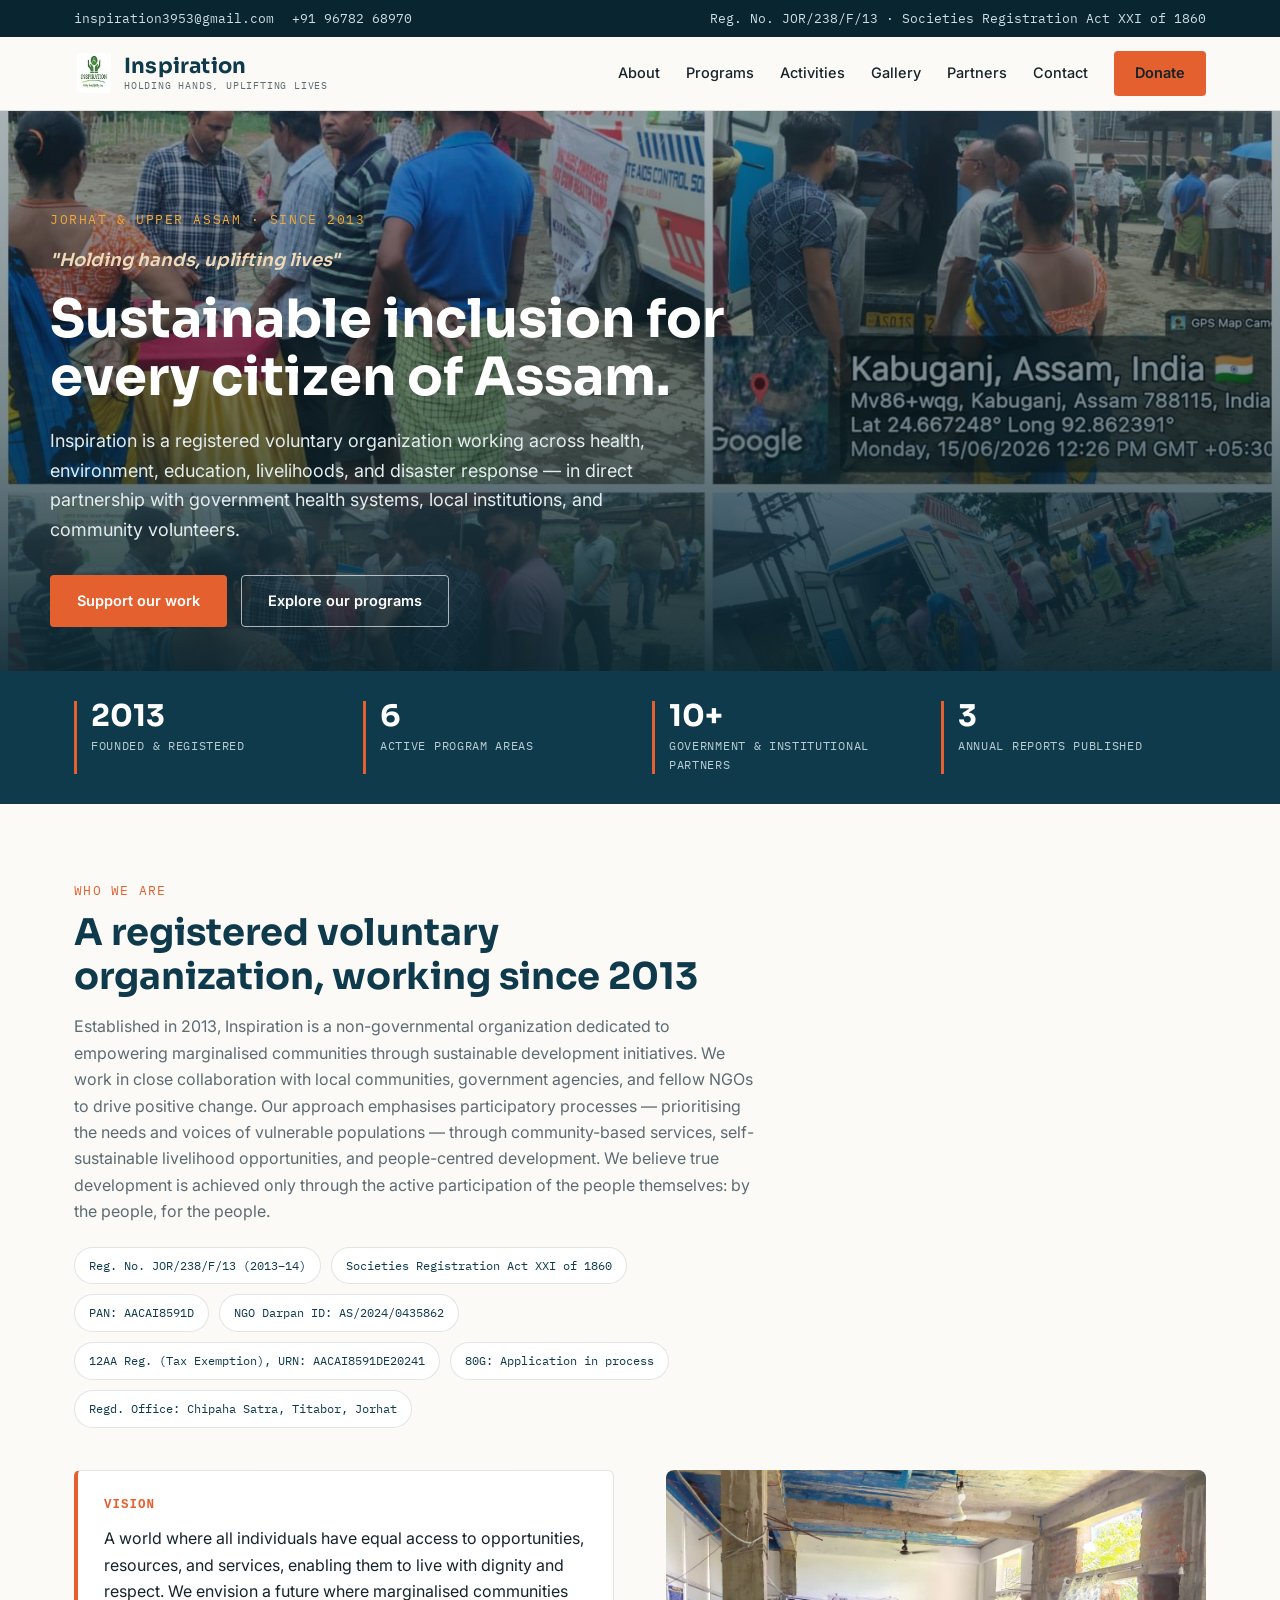
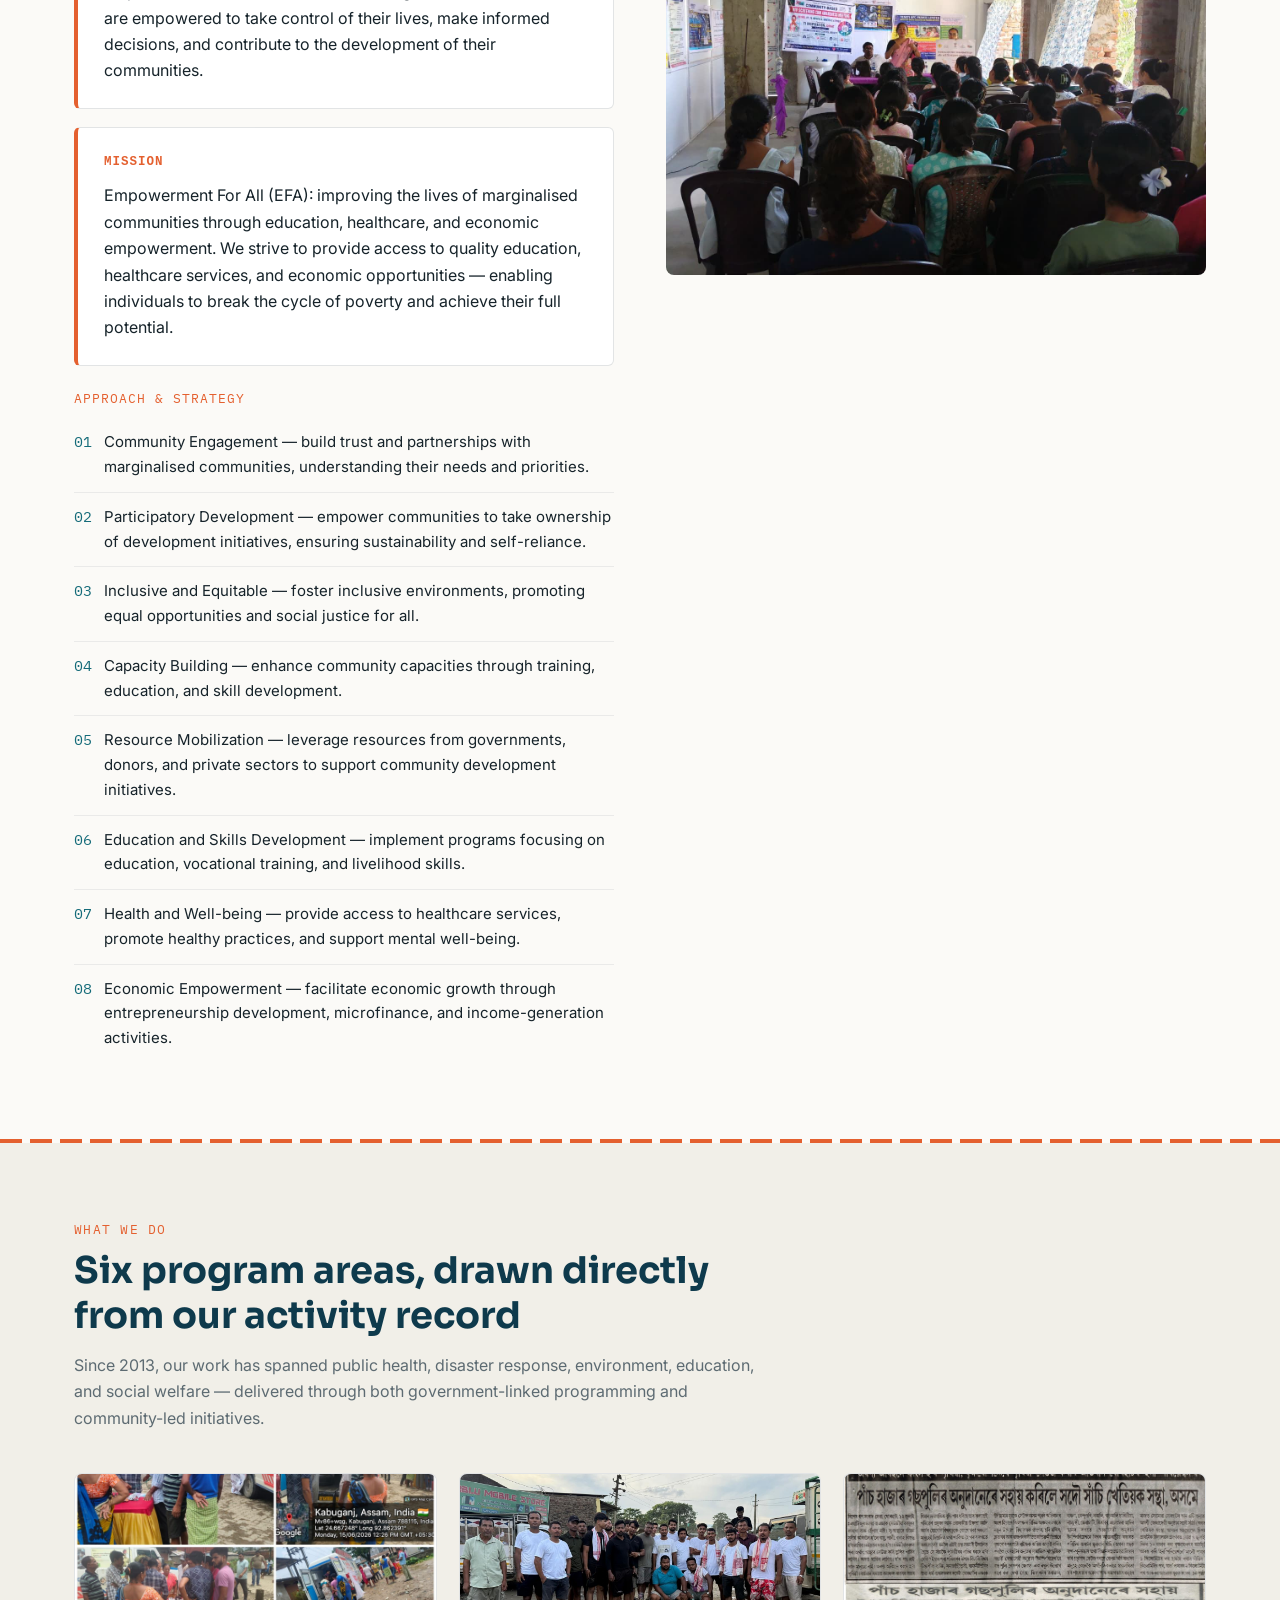
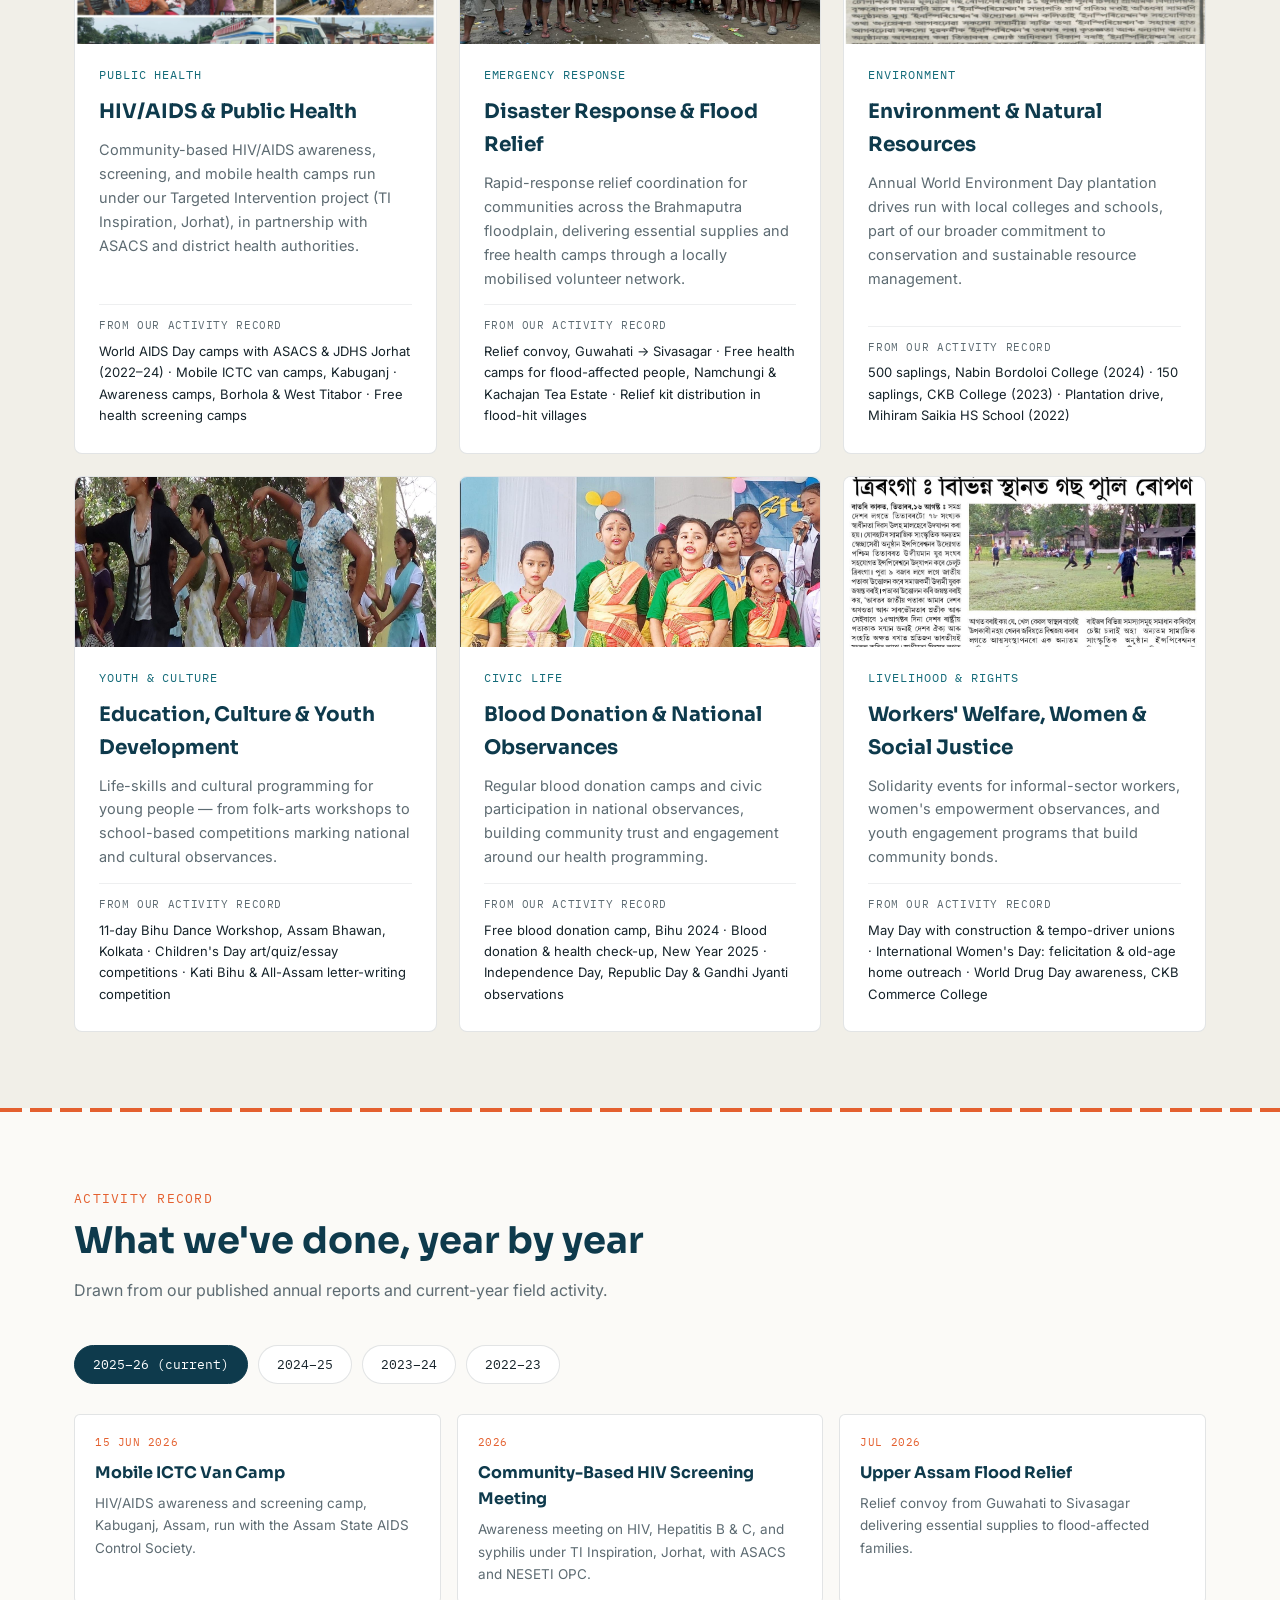
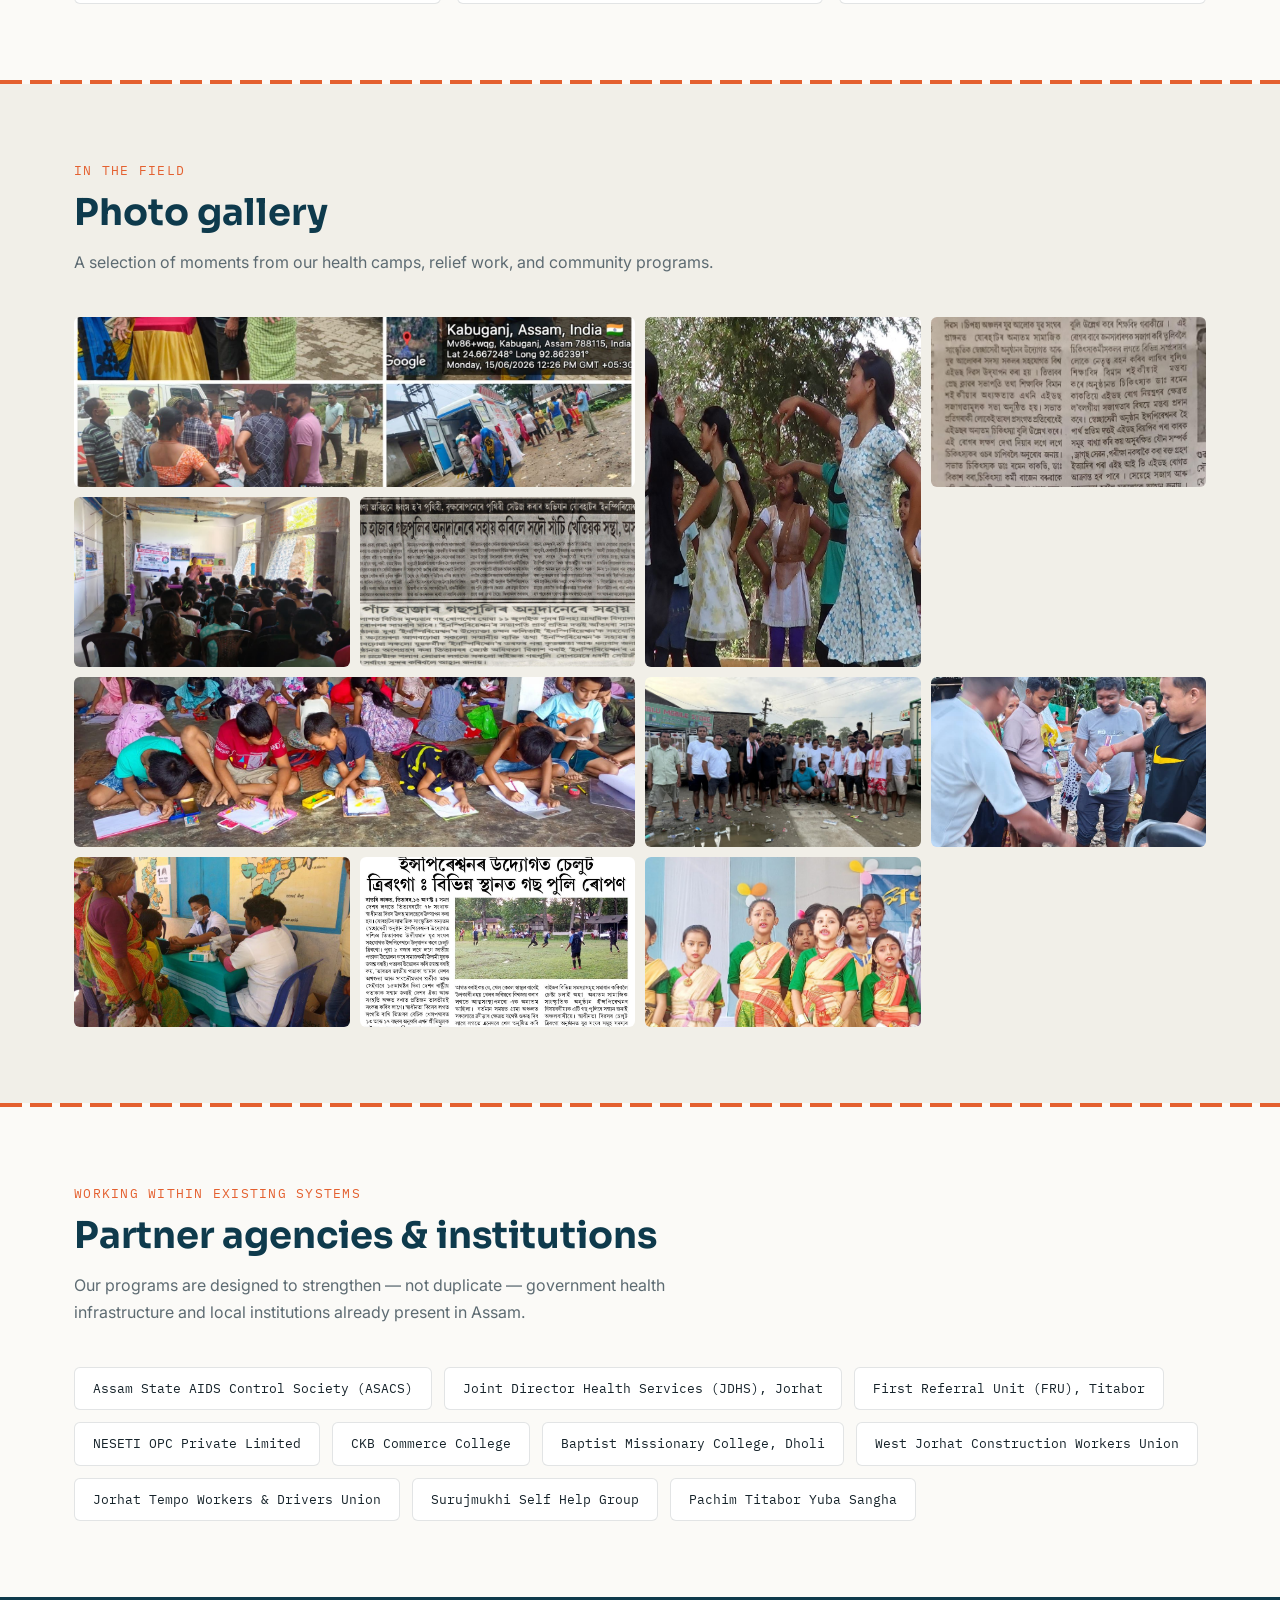
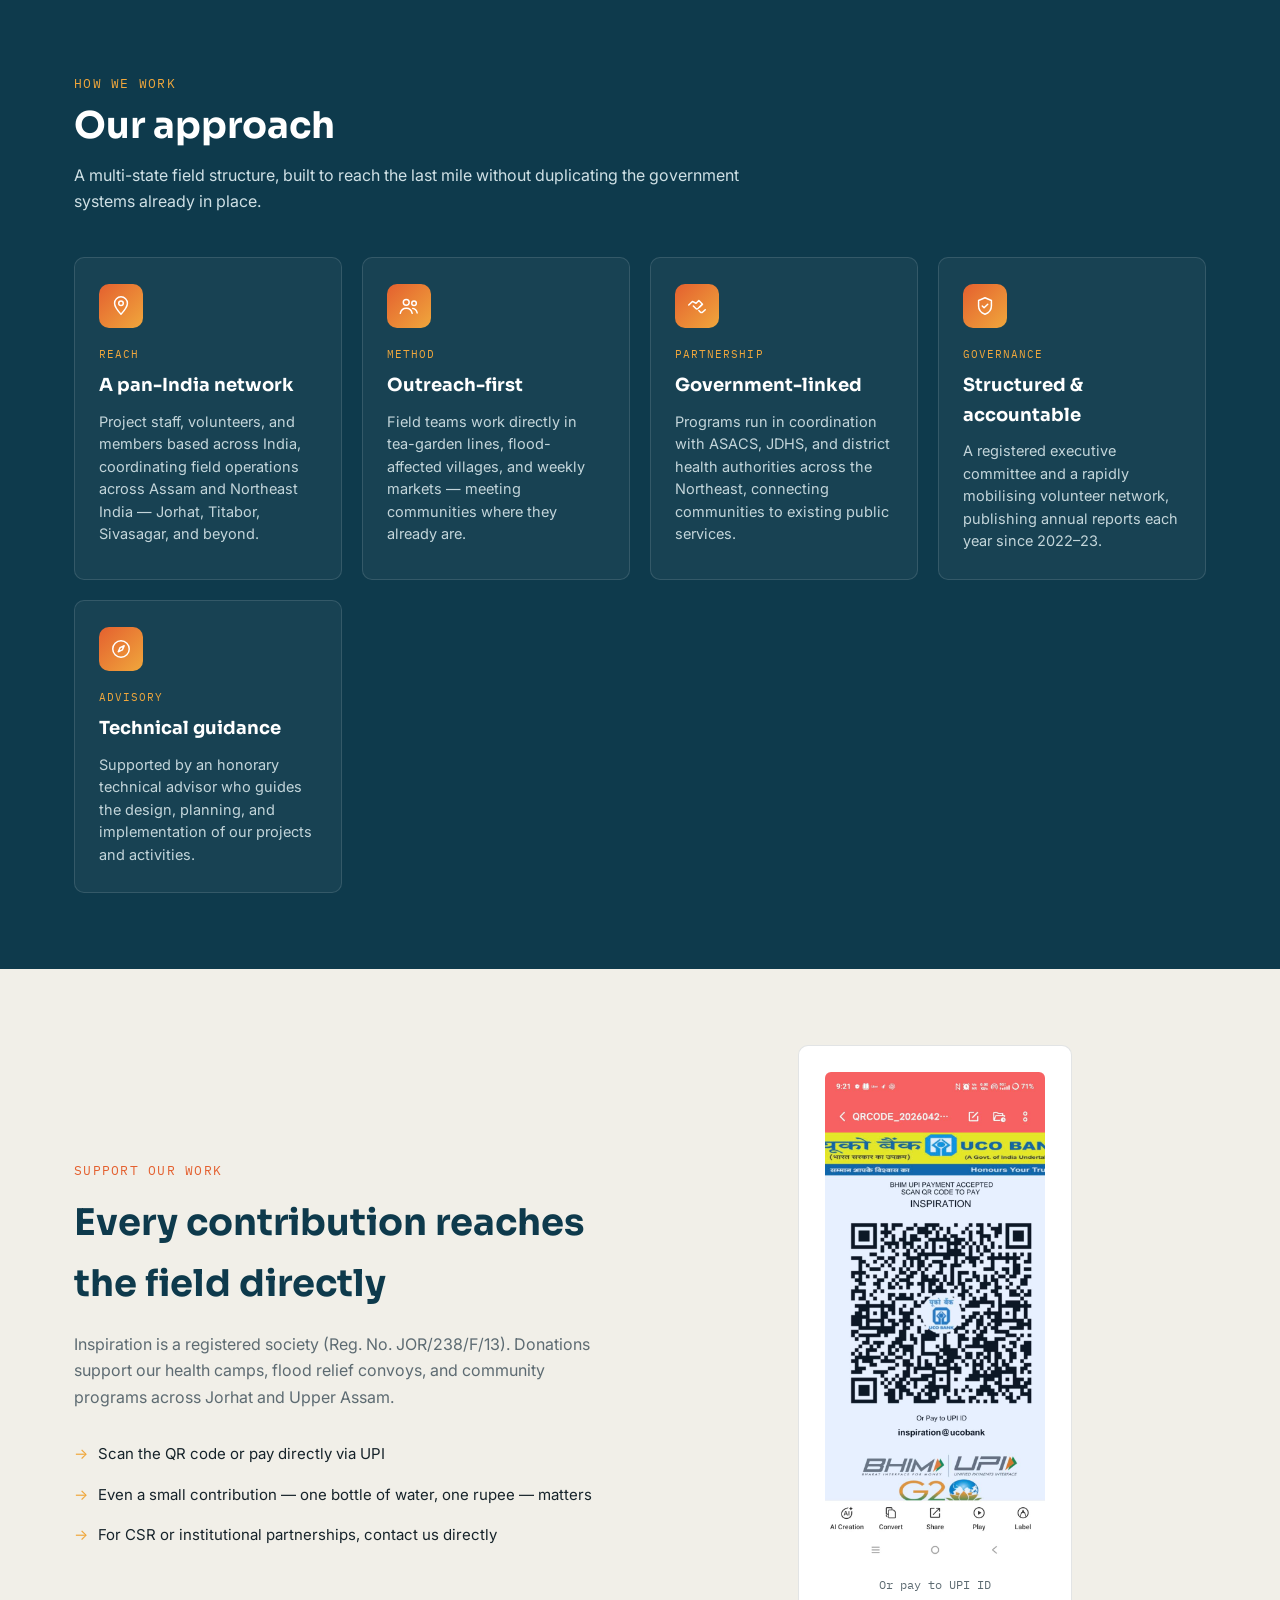
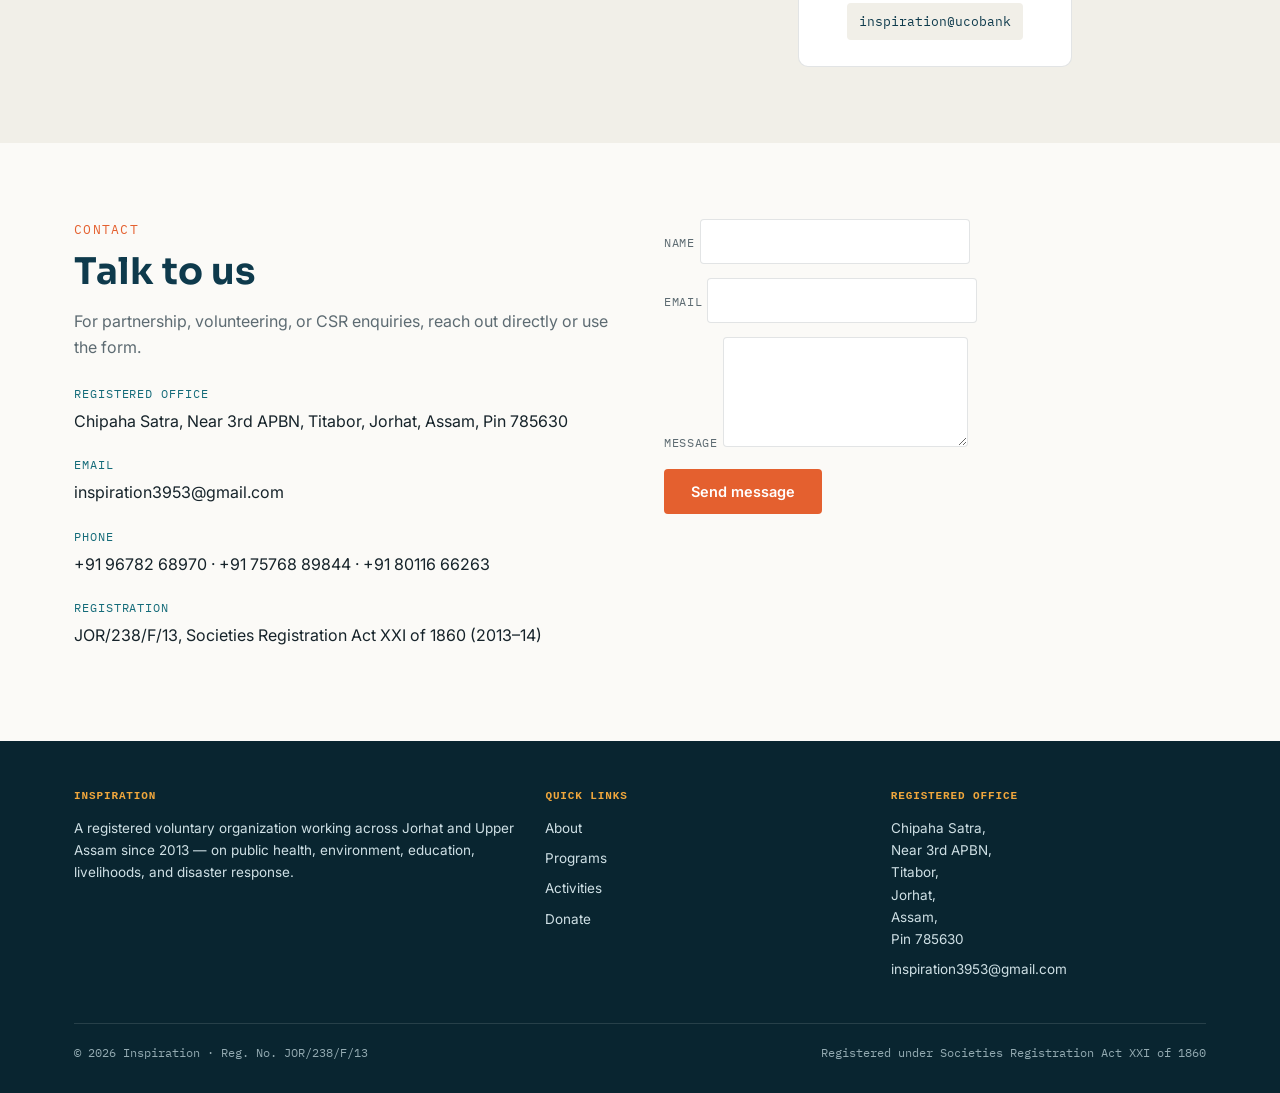
==== commit b30c80fa: "Add files via upload" ====
--- a/index.html
+++ b/index.html
@@ -24,8 +24,8 @@
 <header class="site-header">
   <nav class="nav">
     <a href="#top" class="brand">
-      <img src="images/logo.jpg" alt="Inspiration logo" id="navLogo" style="width:40px;height:40px;object-fit:contain;border-radius:6px;">
-      <span class="brand-text">Inspiration<small>Registered Society &middot; Jorhat, Assam</small></span>
+      <img src="inspiration-images/images/logo.jpg" alt="Inspiration logo" id="navLogo" style="width:40px;height:40px;object-fit:contain;border-radius:6px;">
+      <span class="brand-text">Inspiration<small id="navTagline">Registered Society &middot; Jorhat, Assam</small></span>
     </a>
     <ul class="nav-links" id="navLinks">
       <li><a href="#about">About</a></li>
@@ -74,6 +74,7 @@
             <h3>Mission</h3>
             <p id="missionText"></p>
           </div>
+          <p style="font-family:var(--mono);font-size:12.5px;text-transform:uppercase;letter-spacing:.08em;color:var(--coral);margin:22px 0 10px;">Approach &amp; Strategy</p>
           <ul class="obj-list" id="objectivesList"></ul>
         </div>
         <div class="about-photo reveal">
@@ -149,6 +150,7 @@
       <div class="section-head reveal">
         <span class="eyebrow">How we work</span>
         <h2>Our approach</h2>
+        <p id="approachSubhead"></p>
       </div>
       <div class="approach-grid reveal" id="approachGrid"></div>
     </div>
--- a/styles.css
+++ b/styles.css
@@ -208,6 +208,14 @@
   color: var(--gold);
   margin: 0 0 16px;
 }
+.hero-slogan {
+  font-family: var(--display);
+  font-style: italic;
+  font-weight: 600;
+  font-size: 18px;
+  color: #f0d9b8;
+  margin: 0 0 14px;
+}
 .hero h1 {
   font-family: var(--display);
   font-weight: 700;
@@ -385,11 +393,29 @@
 .partner-chip { font-family: var(--mono); font-size: 13px; border: 1px solid var(--line); padding: 10px 18px; border-radius: 6px; color: var(--ink); background: #fff; }
 
 /* ---------- approach ---------- */
-.approach-grid { display: grid; grid-template-columns: repeat(auto-fit, minmax(240px,1fr)); gap: 26px; }
-.approach-item { padding-left: 18px; border-left: 3px solid var(--teal); }
-.approach-item .n { font-family: var(--mono); color: var(--teal); font-size: 12px; letter-spacing: .06em; }
-.approach-item h4 { font-family: var(--display); font-size: 18px; color: var(--navy); margin: 8px 0 8px; }
-.approach-item p { font-size: 14.5px; color: var(--grey); margin: 0; }
+.approach-grid { display: grid; grid-template-columns: repeat(auto-fit, minmax(250px,1fr)); gap: 20px; }
+.approach-item {
+  background: rgba(255,255,255,0.045);
+  border: 1px solid rgba(255,255,255,0.12);
+  border-radius: 10px;
+  padding: 26px 24px;
+  transition: transform .18s ease, background .18s ease, border-color .18s ease;
+}
+.approach-item:hover { transform: translateY(-3px); background: rgba(255,255,255,0.075); border-color: rgba(240,167,60,0.4); }
+.approach-icon {
+  width: 44px; height: 44px;
+  border-radius: 10px;
+  background: linear-gradient(135deg, var(--coral) 0%, var(--gold) 100%);
+  display: flex; align-items: center; justify-content: center;
+  margin-bottom: 18px;
+}
+.approach-icon svg { width: 22px; height: 22px; color: #fff; }
+.approach-item .tag {
+  font-family: var(--mono); font-size: 10.5px; text-transform: uppercase; letter-spacing: .1em;
+  color: var(--gold); margin: 0 0 8px; display: block;
+}
+.approach-item h4 { font-family: var(--display); font-weight: 700; font-size: 18px; color: #fff; margin: 0 0 10px; }
+.approach-item p { font-size: 14.5px; color: #c3d5da; margin: 0; line-height: 1.55; }
 
 /* ---------- donate ---------- */
 .donate-grid { display: grid; grid-template-columns: 1fr 1fr; gap: 48px; align-items: center; }
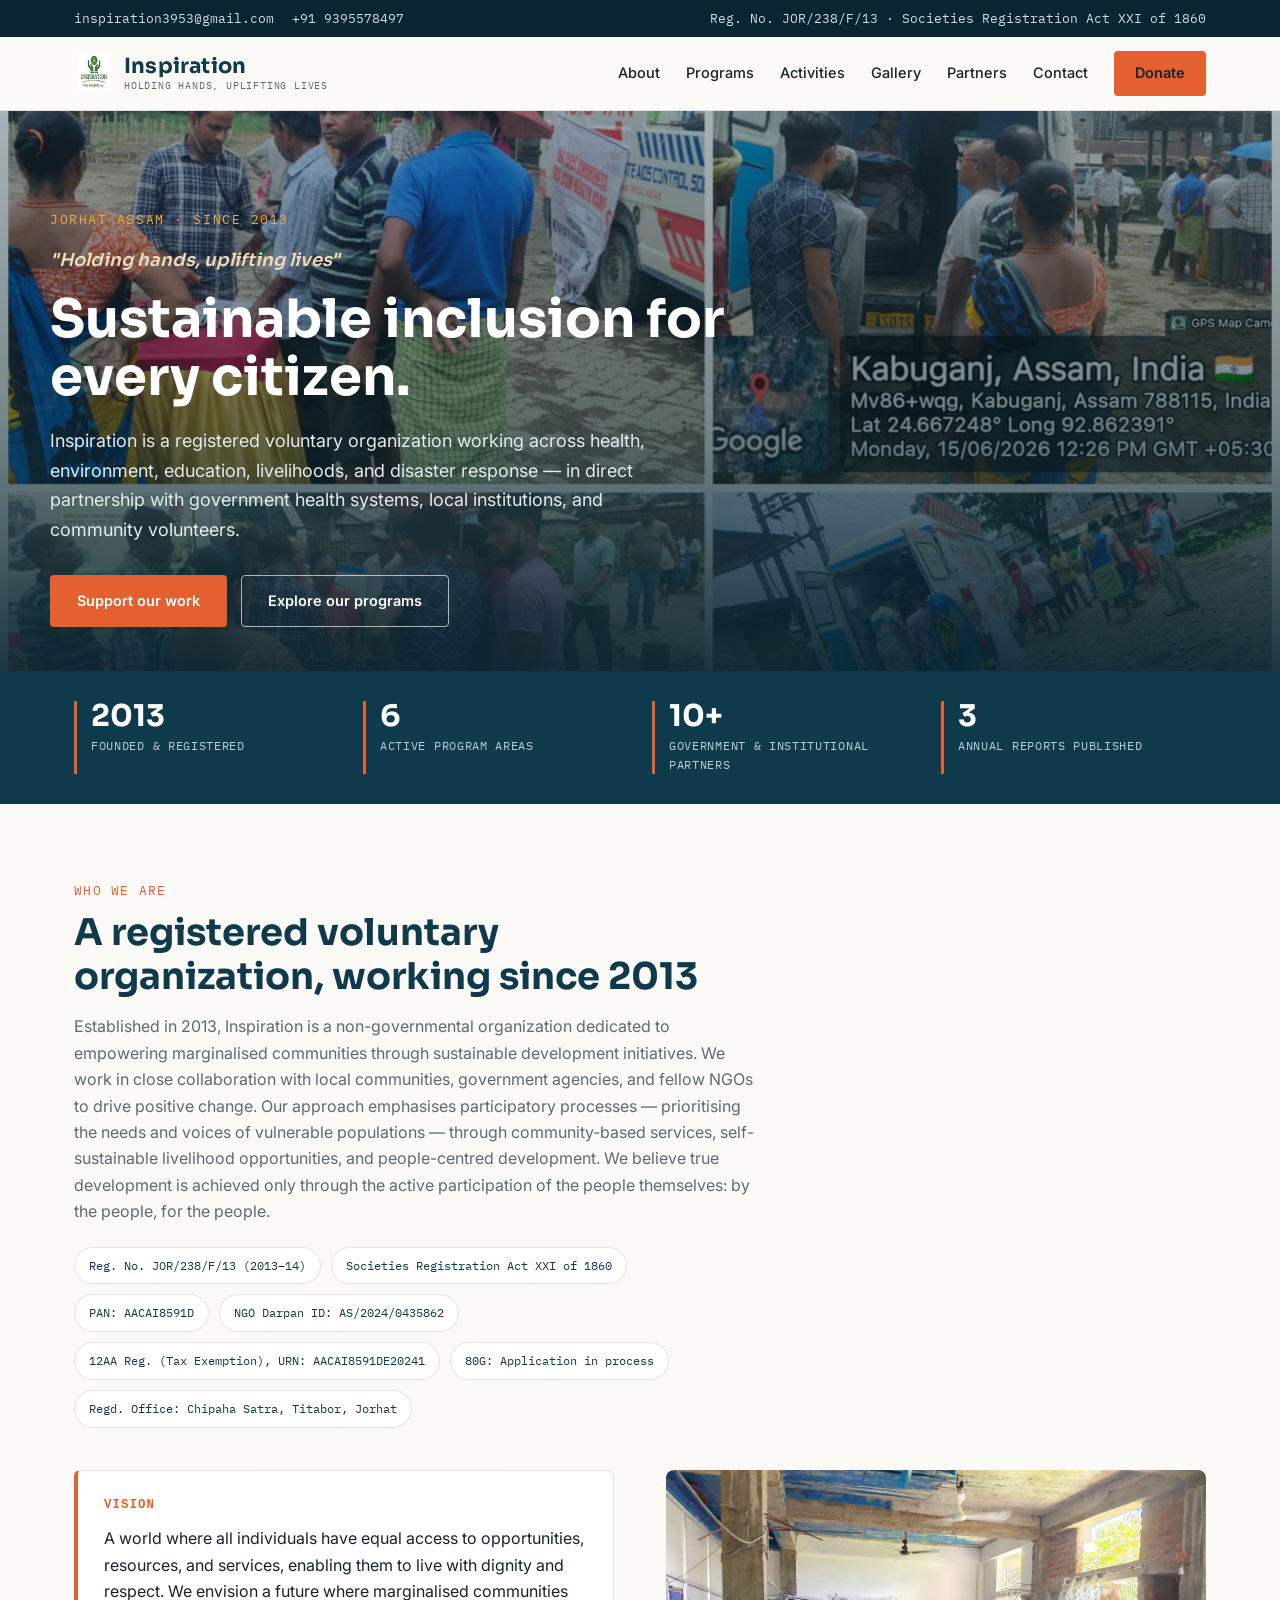
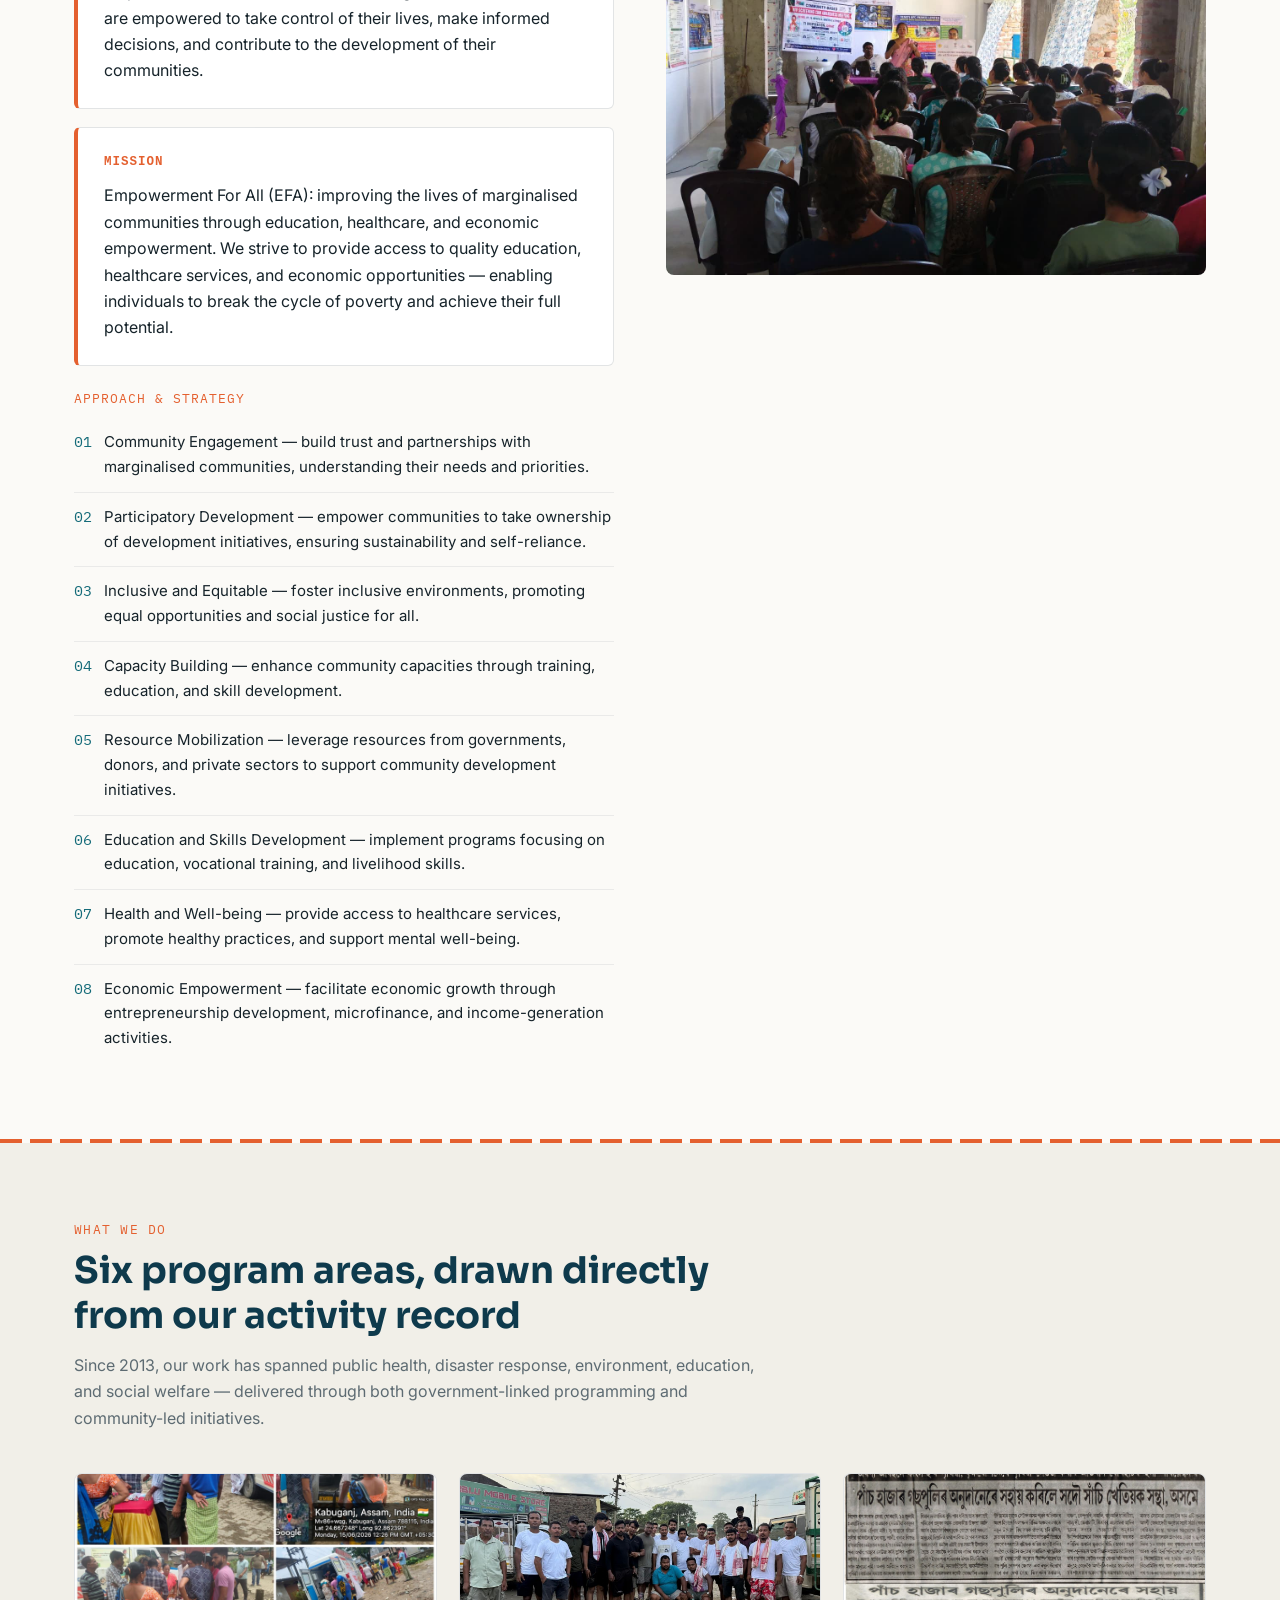
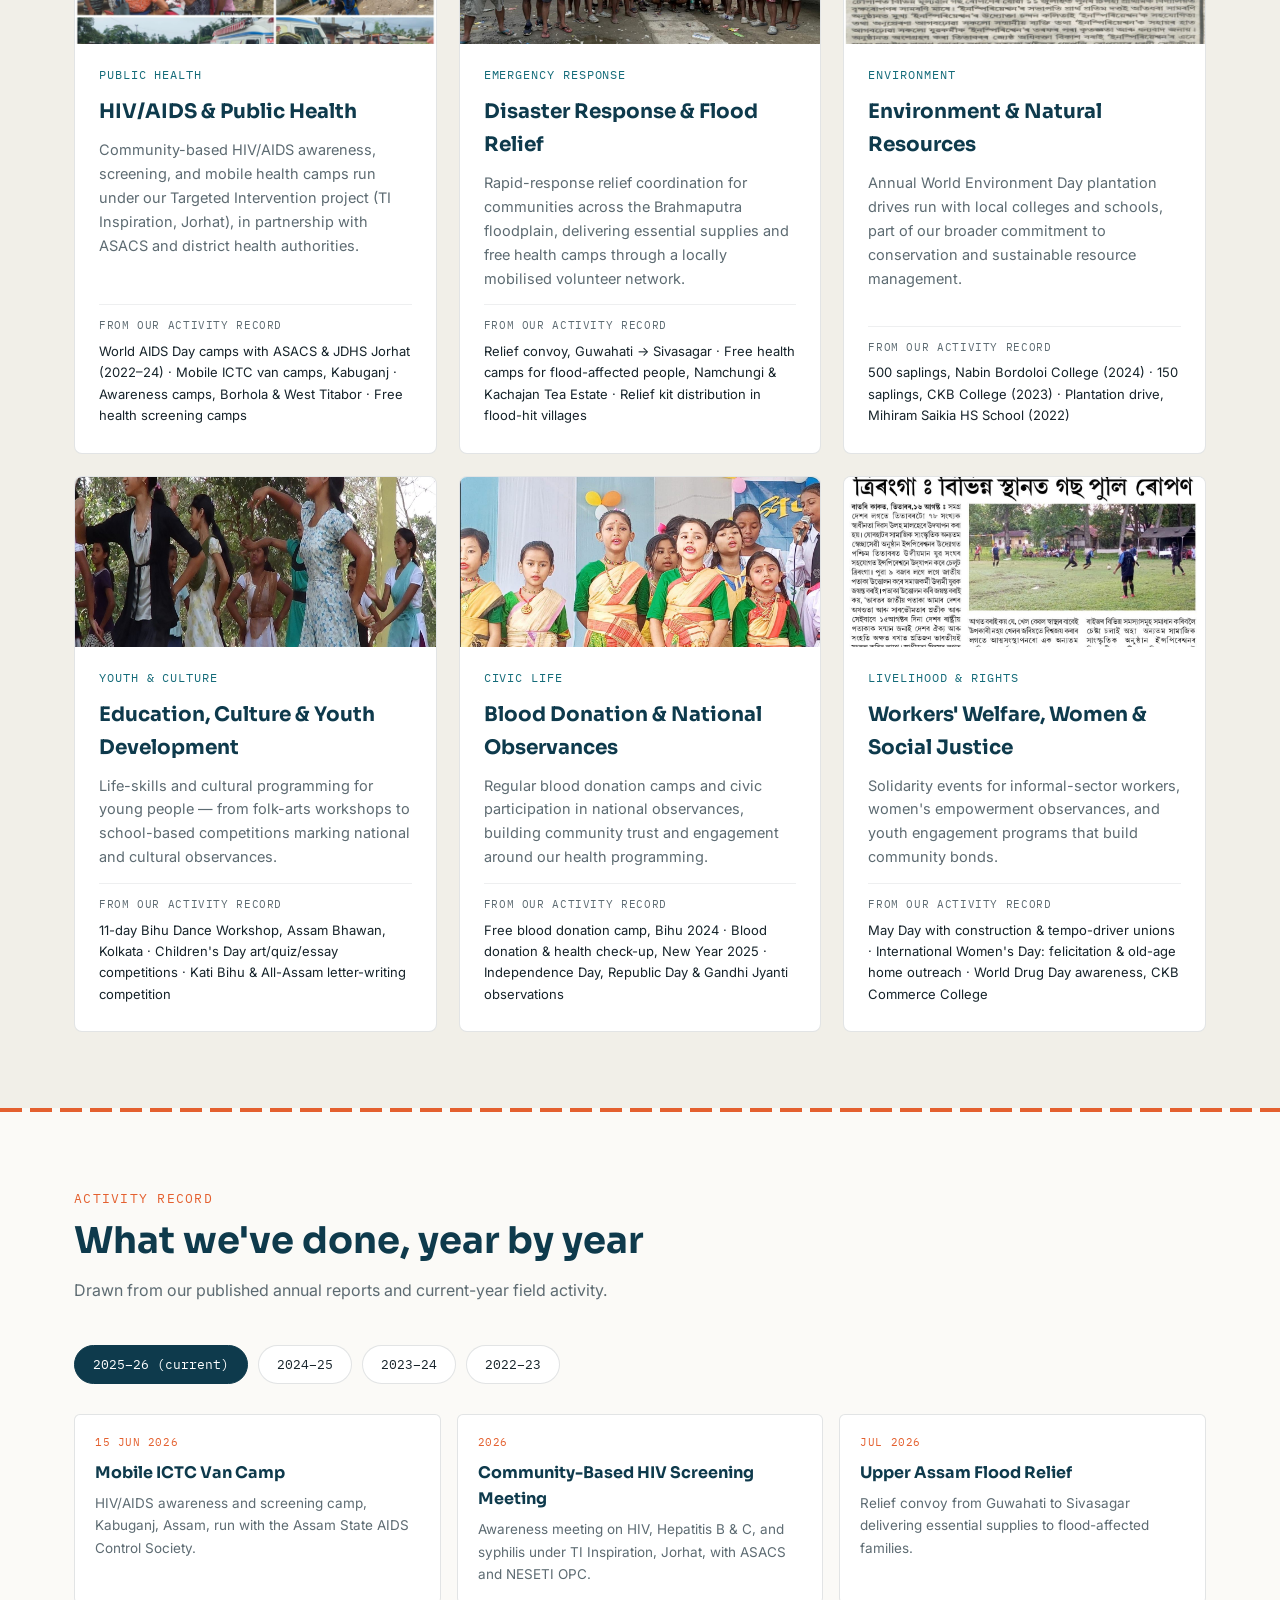
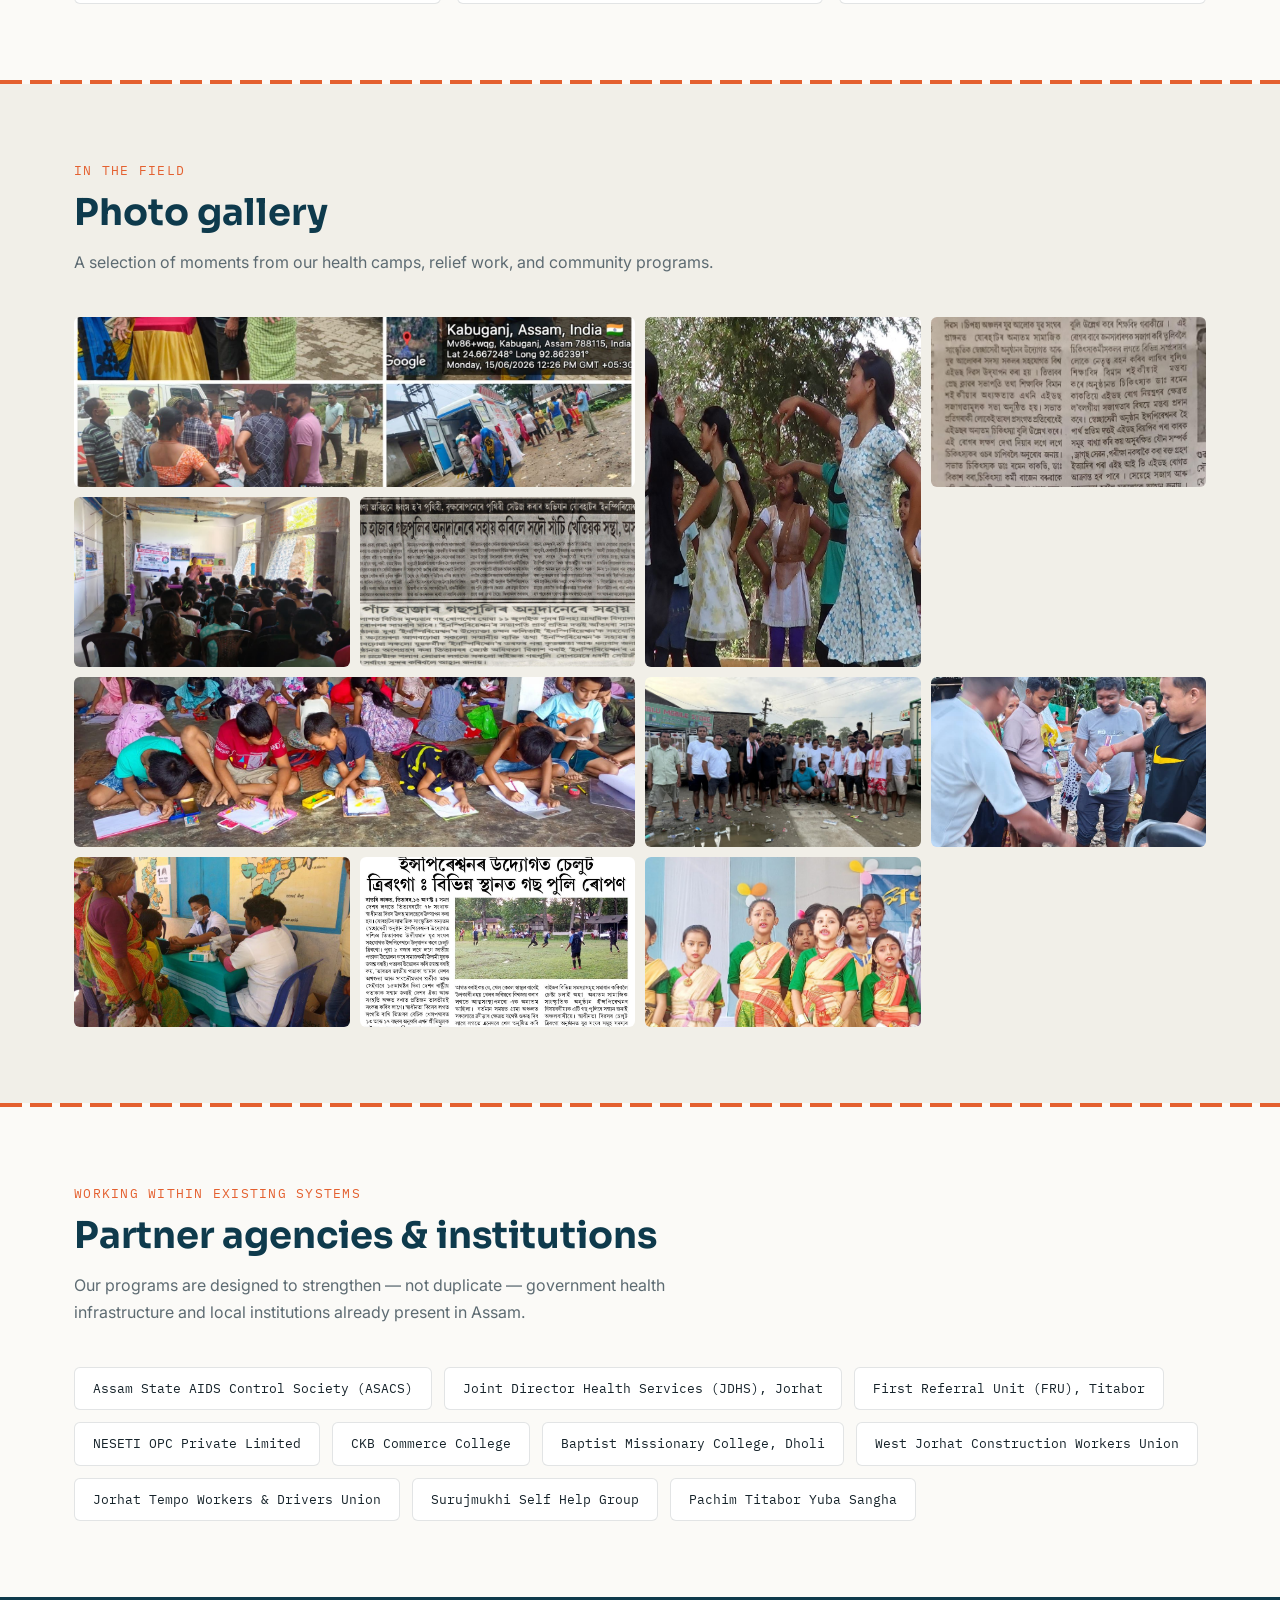
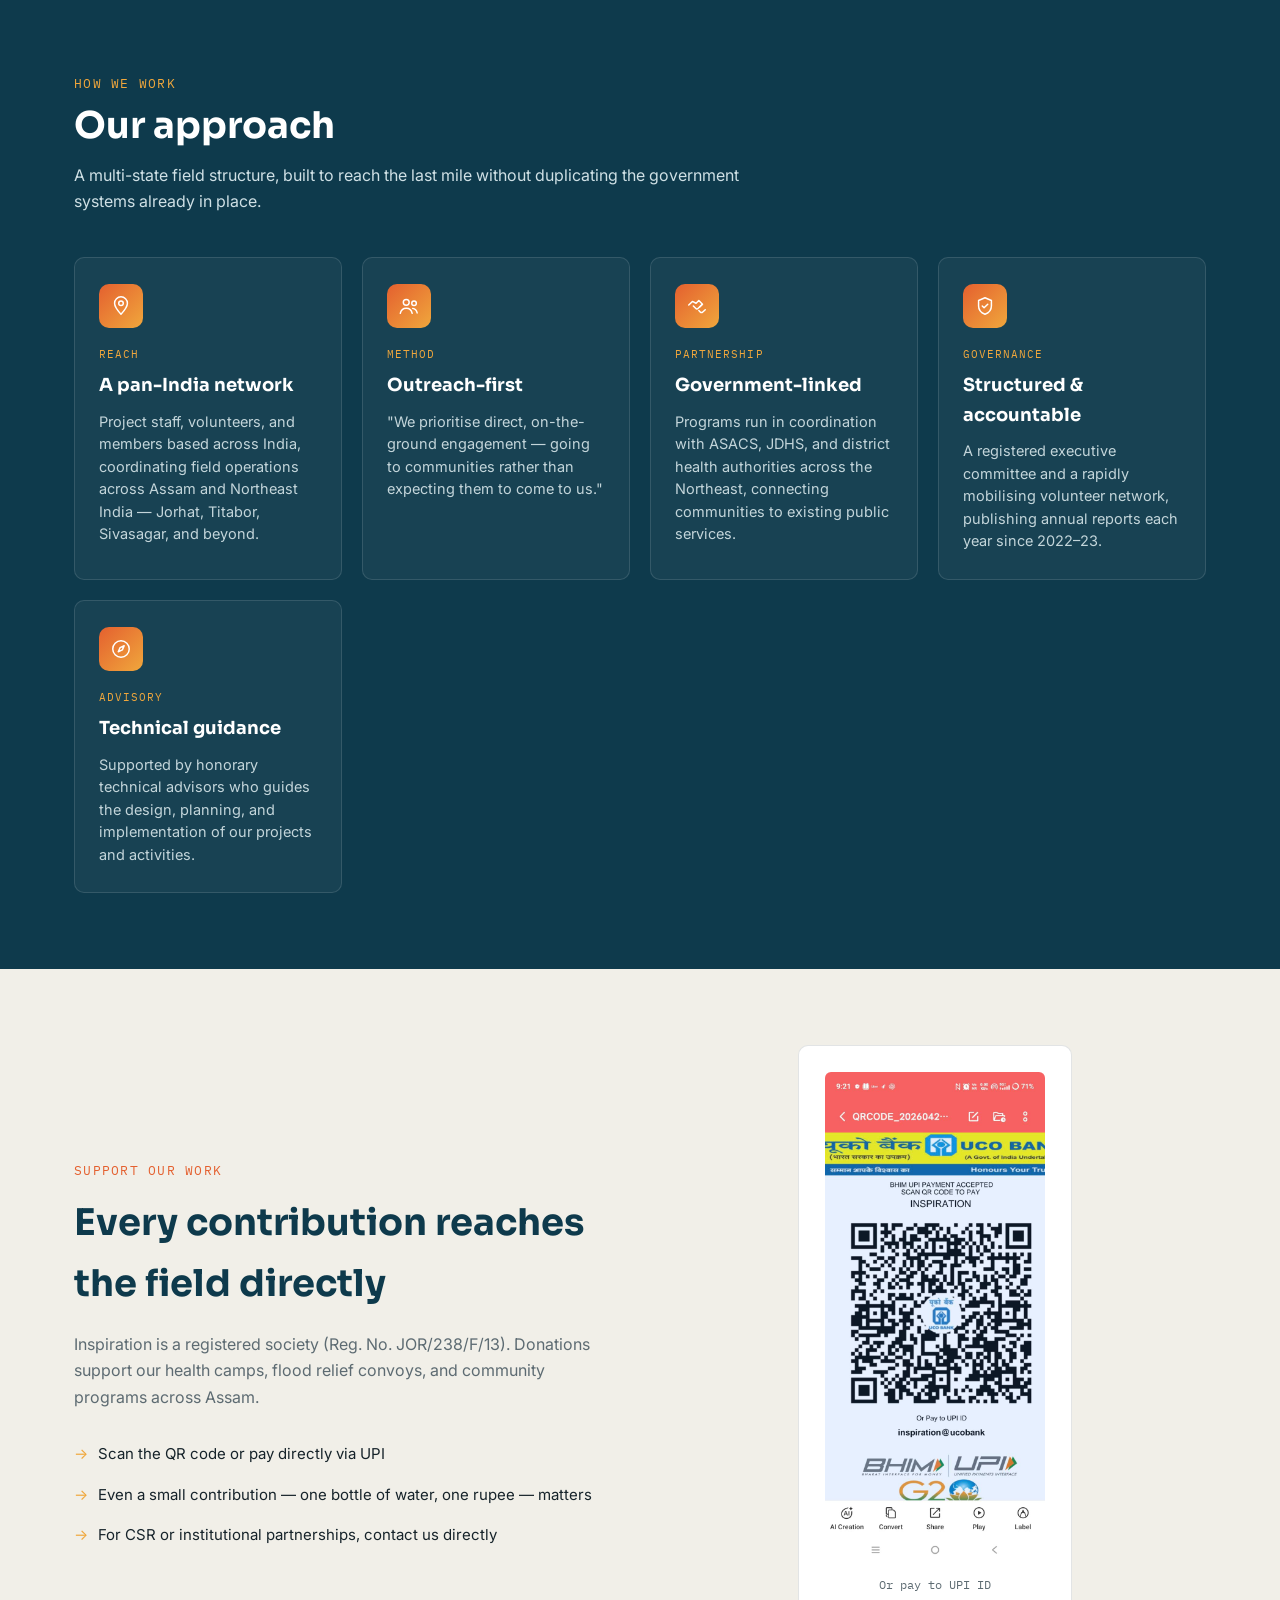
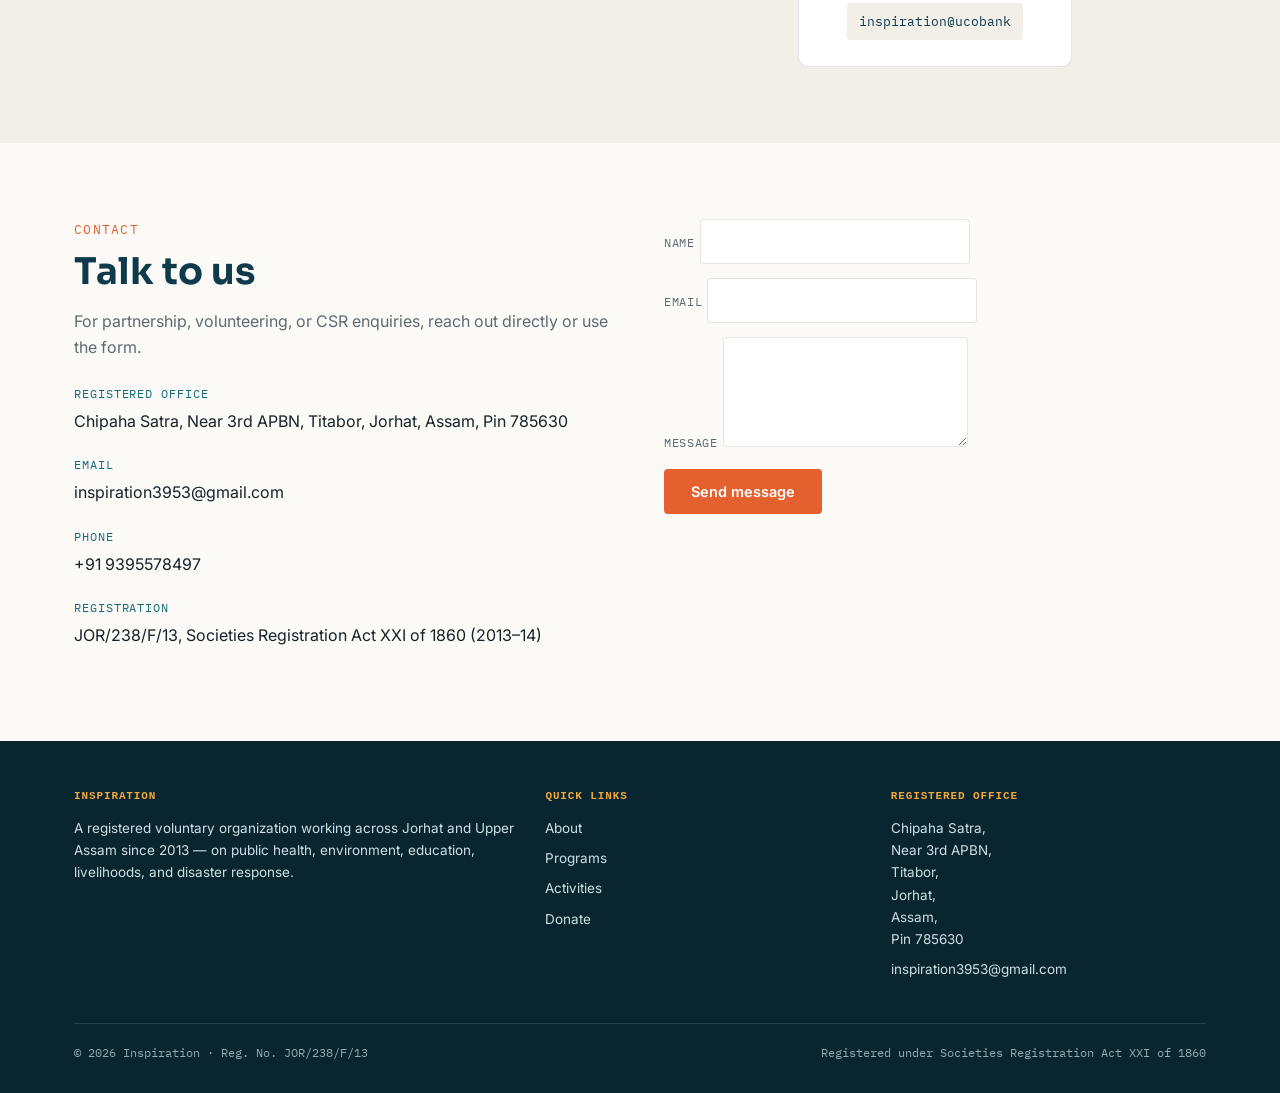
==== commit ba1c9ad7: "Add files via upload" ====
--- a/index.html
+++ b/index.html
@@ -194,7 +194,7 @@
         <!-- This form currently does nothing on its own. Sign up free at
              https://formspree.io and replace the action URL below to make it
              actually deliver messages to your inbox. -->
-        <form class="contact-form" action="https://formspree.io/f/REPLACE_ME" method="POST">
+        <form class="contact-form" action="https://formspree.io/f/xojggvnq" method="POST">
           <div>
             <label for="name">Name</label>
             <input type="text" id="name" name="name" required>
